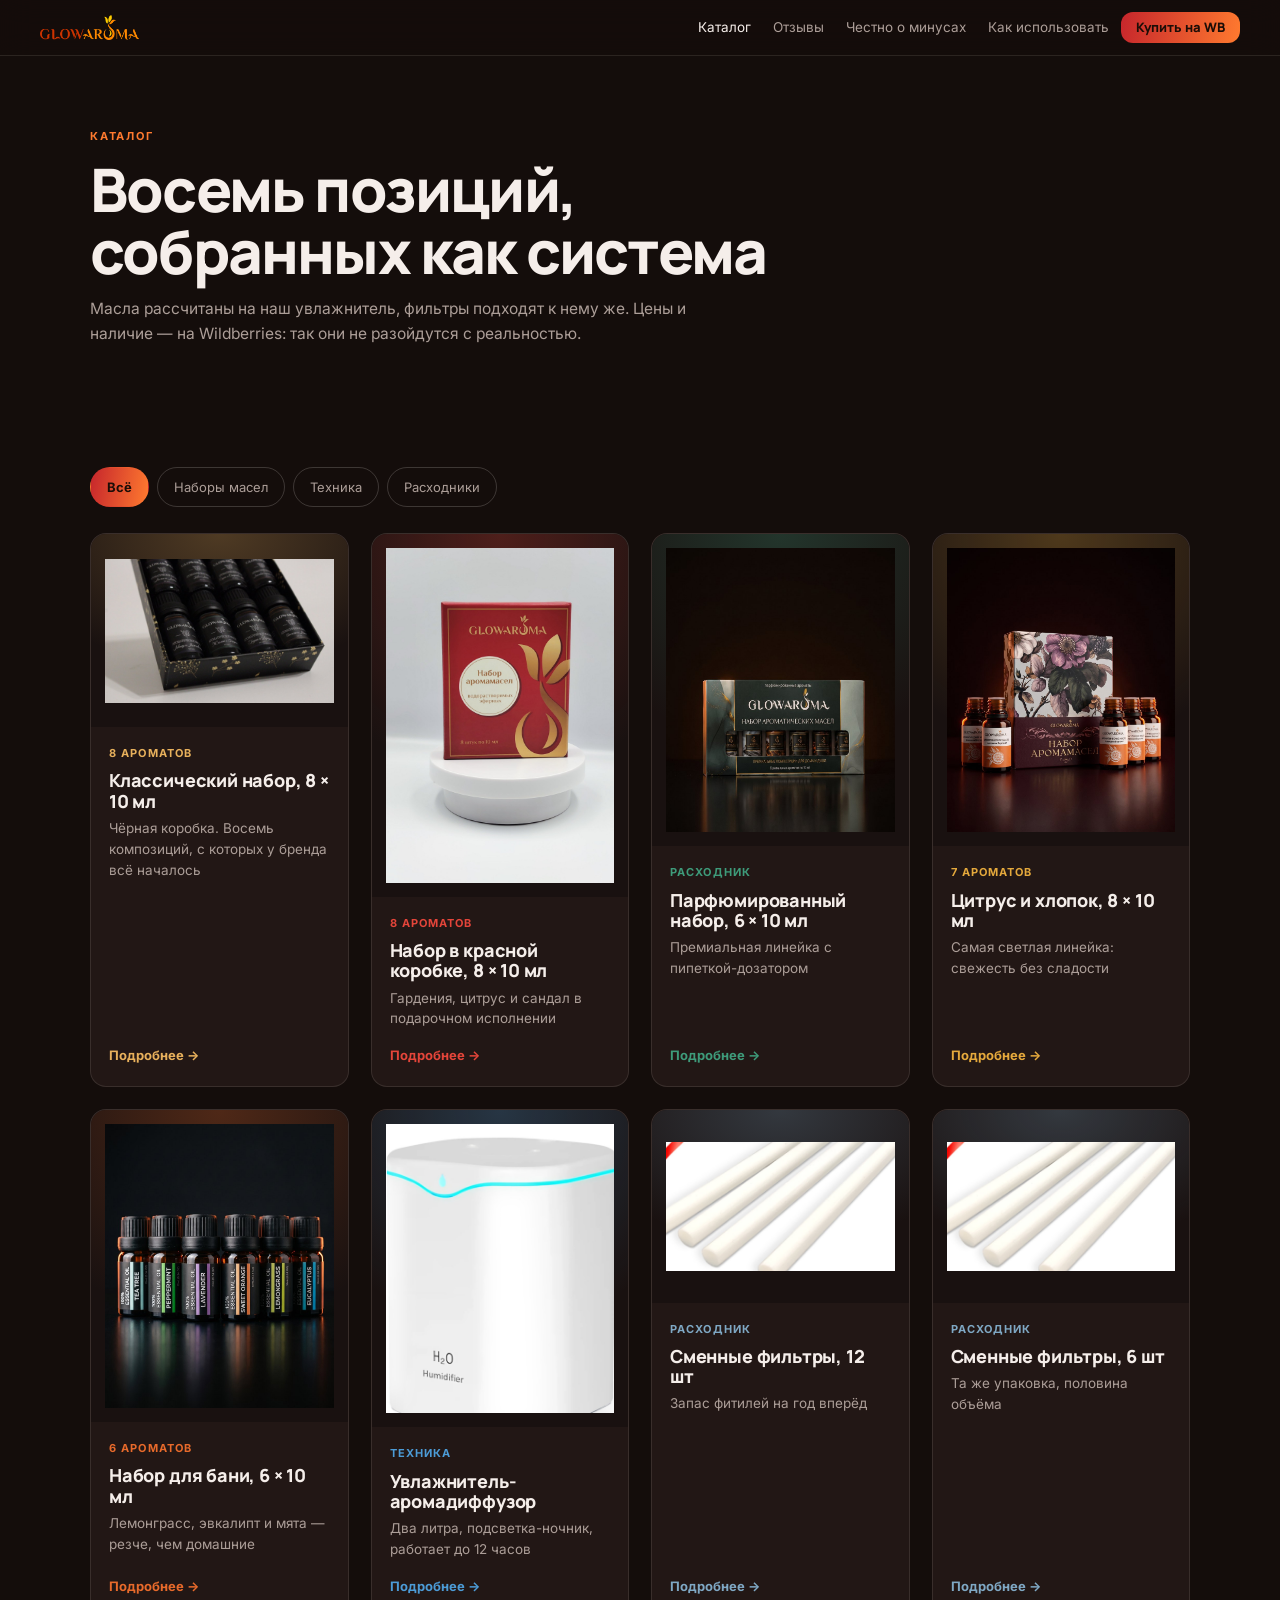
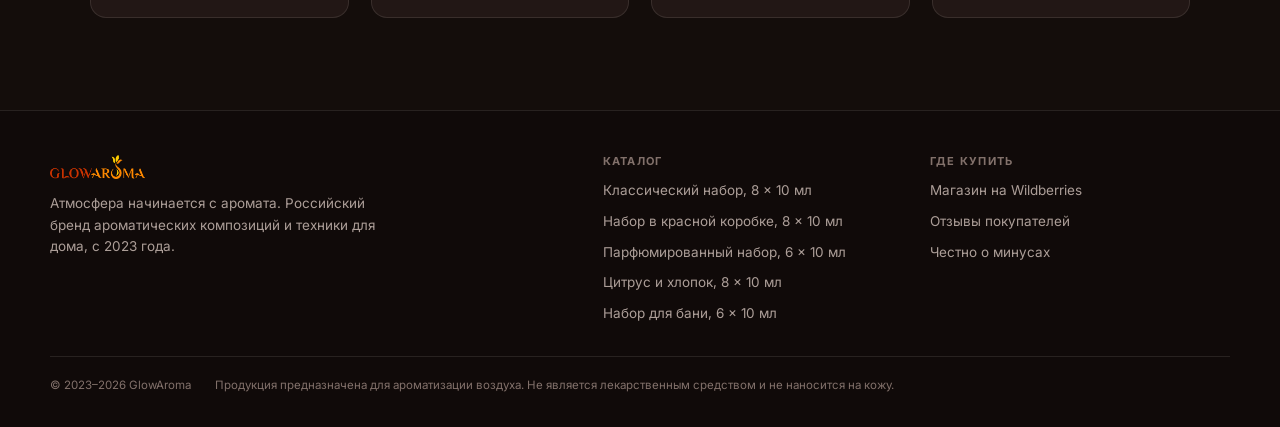
==== catalog.html @ 2699c483 "Reveal animation only when JS runs, so content never stays invisible" ====
<!DOCTYPE html>
<html lang="ru">
<head>
<meta charset="utf-8">
<meta name="viewport" content="width=device-width, initial-scale=1">
<title>Каталог GlowAroma — наборы аромамасел, увлажнитель и фильтры</title>
<meta name="description" content="Все товары GlowAroma: пять наборов водорастворимых аромамасел, увлажнитель-аромадиффузор и сменные фильтры.">
<meta property="og:title" content="Каталог GlowAroma — наборы аромамасел, увлажнитель и фильтры">
<meta property="og:description" content="Все товары GlowAroma: пять наборов водорастворимых аромамасел, увлажнитель-аромадиффузор и сменные фильтры.">
<meta property="og:type" content="website">
<meta property="og:image" content="https://jiupaza.github.io/glowaroma/assets/gen/scene-gift.jpg">
<meta name="twitter:card" content="summary_large_image">
<meta name="theme-color" content="#140D0B">
<script>document.documentElement.classList.add("js")</script>
<link rel="icon" href="assets/favicon.svg" type="image/svg+xml">
<link rel="preload" href="assets/fonts/Manrope-ExtraBold.woff2" as="font" type="font/woff2" crossorigin>
<link rel="stylesheet" href="assets/style.css?v=1a6de1a5">
</head>
<body>
<a class="skip" href="#main">К содержимому</a>
<header class="hdr">
  <a class="logo" href="index.html" aria-label="GlowAroma — на главную">
    <img src="assets/logo-color.png" alt="GlowAroma" width="150" height="26">
  </a>
  <nav class="nav"><a href="catalog.html" class="on">Каталог</a><a href="otzyvy.html">Отзывы</a><a href="chestno.html">Честно о минусах</a><a href="index.html#kak">Как использовать</a></nav>
  <a class="btn btn-sm" href="https://www.wildberries.ru/catalog/0/search.aspx?search=glowaroma" target="_blank" rel="noopener">Купить на WB</a>
  <button class="burger" aria-label="Меню" aria-expanded="false"><span></span><span></span></button>
</header>

<main id="main">
<section class="page-head">
  <div class="wrap">
    <p class="kicker">Каталог</p>
    <h1>Восемь позиций,<br>собранных как система</h1>
    <p class="lede">Масла рассчитаны на наш увлажнитель, фильтры подходят к нему же.
    Цены и наличие — на Wildberries: так они не разойдутся с реальностью.</p>
  </div>
</section>
<section class="sec">
  <div class="wrap">
    <div class="chips" role="group" aria-label="Фильтр по типу"><button class="chip on" data-f="all">Всё</button><button class="chip" data-f="sets">Наборы масел</button><button class="chip" data-f="tech">Техника</button><button class="chip" data-f="parts">Расходники</button></div>
    <div class="pcs pcs-all" id="grid">
      <a class="pc reveal" href="tovar/nabor-8-klassika.html" data-kind="sets"
         style="--a:#E8B15C;--a2:#B8863A">
        <div class="pc-img"><img src="assets/img/black-box-a.jpg" alt="Классический набор, 8 × 10 мл" loading="lazy" decoding="async"></div>
        <div class="pc-txt">
          <span class="pc-meta">8 ароматов</span>
          <h3>Классический набор, 8 × 10 мл</h3><p>Чёрная коробка. Восемь композиций, с которых у бренда всё началось</p>
          <span class="pc-go">Подробнее</span>
        </div>
      </a>
      <a class="pc reveal" href="tovar/nabor-8-krasnyy.html" data-kind="sets"
         style="--a:#E4453A;--a2:#A81E24">
        <div class="pc-img"><img src="assets/img/set8-box-front.jpg" alt="Набор в красной коробке, 8 × 10 мл" loading="lazy" decoding="async"></div>
        <div class="pc-txt">
          <span class="pc-meta">8 ароматов</span>
          <h3>Набор в красной коробке, 8 × 10 мл</h3><p>Гардения, цитрус и сандал в подарочном исполнении</p>
          <span class="pc-go">Подробнее</span>
        </div>
      </a>
      <a class="pc reveal" href="tovar/nabor-6-parfyum.html" data-kind="sets"
         style="--a:#3E9B7A;--a2:#1F6350">
        <div class="pc-img"><img src="assets/img/p-perfume6.jpg" alt="Парфюмированный набор, 6 × 10 мл" loading="lazy" decoding="async"></div>
        <div class="pc-txt">
          <span class="pc-meta">Расходник</span>
          <h3>Парфюмированный набор, 6 × 10 мл</h3><p>Премиальная линейка с пипеткой-дозатором</p>
          <span class="pc-go">Подробнее</span>
        </div>
      </a>
      <a class="pc reveal" href="tovar/nabor-8-tsitrus.html" data-kind="sets"
         style="--a:#E5A93C;--a2:#B57420">
        <div class="pc-img"><img src="assets/img/p-citrus8.jpg" alt="Цитрус и хлопок, 8 × 10 мл" loading="lazy" decoding="async"></div>
        <div class="pc-txt">
          <span class="pc-meta">7 ароматов</span>
          <h3>Цитрус и хлопок, 8 × 10 мл</h3><p>Самая светлая линейка: свежесть без сладости</p>
          <span class="pc-go">Подробнее</span>
        </div>
      </a>
      <a class="pc reveal" href="tovar/nabor-6-banya.html" data-kind="sets"
         style="--a:#E86A2B;--a2:#A9401A">
        <div class="pc-img"><img src="assets/img/p-bath6.jpg" alt="Набор для бани, 6 × 10 мл" loading="lazy" decoding="async"></div>
        <div class="pc-txt">
          <span class="pc-meta">6 ароматов</span>
          <h3>Набор для бани, 6 × 10 мл</h3><p>Лемонграсс, эвкалипт и мята — резче, чем домашние</p>
          <span class="pc-go">Подробнее</span>
        </div>
      </a>
      <a class="pc reveal" href="tovar/uvlazhnitel.html" data-kind="tech"
         style="--a:#4C9BD6;--a2:#2A6A99">
        <div class="pc-img"><img src="assets/img/humidifier.jpg" alt="Увлажнитель-аромадиффузор" loading="lazy" decoding="async"></div>
        <div class="pc-txt">
          <span class="pc-meta">Техника</span>
          <h3>Увлажнитель-аромадиффузор</h3><p>Два литра, подсветка-ночник, работает до 12 часов</p>
          <span class="pc-go">Подробнее</span>
        </div>
      </a>
      <a class="pc reveal" href="tovar/filtry-12.html" data-kind="parts"
         style="--a:#7FA8C4;--a2:#4A748F">
        <div class="pc-img"><img src="assets/img/filters.jpg" alt="Сменные фильтры, 12 шт" loading="lazy" decoding="async"></div>
        <div class="pc-txt">
          <span class="pc-meta">Расходник</span>
          <h3>Сменные фильтры, 12 шт</h3><p>Запас фитилей на год вперёд</p>
          <span class="pc-go">Подробнее</span>
        </div>
      </a>
      <a class="pc reveal" href="tovar/filtry-6.html" data-kind="parts"
         style="--a:#7FA8C4;--a2:#4A748F">
        <div class="pc-img"><img src="assets/img/filters.jpg" alt="Сменные фильтры, 6 шт" loading="lazy" decoding="async"></div>
        <div class="pc-txt">
          <span class="pc-meta">Расходник</span>
          <h3>Сменные фильтры, 6 шт</h3><p>Та же упаковка, половина объёма</p>
          <span class="pc-go">Подробнее</span>
        </div>
      </a></div>
    <p class="empty" hidden>В этой группе пока пусто.</p>
  </div>
</section>
</main>
<footer class="ftr">
  <div class="ftr-grid">
    <div>
      <img src="assets/logo-color.png" alt="GlowAroma" width="160" height="28">
      <p class="ftr-about">Атмосфера начинается с аромата. Российский бренд ароматических композиций
      и техники для дома, с 2023 года.</p>
    </div>
    <div>
      <h4>Каталог</h4>
      <div class="ftr-links"><a href="tovar/nabor-8-klassika.html">Классический набор, 8 × 10 мл</a><a href="tovar/nabor-8-krasnyy.html">Набор в красной коробке, 8 × 10 мл</a><a href="tovar/nabor-6-parfyum.html">Парфюмированный набор, 6 × 10 мл</a><a href="tovar/nabor-8-tsitrus.html">Цитрус и хлопок, 8 × 10 мл</a><a href="tovar/nabor-6-banya.html">Набор для бани, 6 × 10 мл</a></div>
    </div>
    <div>
      <h4>Где купить</h4>
      <div class="ftr-links">
        <a href="https://www.wildberries.ru/catalog/0/search.aspx?search=glowaroma" target="_blank" rel="noopener">Магазин на Wildberries</a>
        <a href="otzyvy.html">Отзывы покупателей</a>
        <a href="chestno.html">Честно о минусах</a>
      </div>
    </div>
  </div>
  <div class="ftr-legal">
    <span>© 2023–2026 GlowAroma</span>
    <span>Продукция предназначена для ароматизации воздуха. Не является лекарственным
    средством и не наносится на кожу.</span>
  </div>
</footer>
<script src="assets/app.js?v=213ad016" defer></script>
</body>
</html>
---- assets/style.css ----
/* GlowAroma — тёмная тёплая тема. Mobile-first: базовые правила для телефона,
   расширения через min-width. Акцент каждой страницы товара приходит из --accent. */

@font-face{font-family:Manrope;src:url(fonts/Manrope-Medium.woff2) format('woff2');font-weight:500;font-display:swap}
@font-face{font-family:Manrope;src:url(fonts/Manrope-ExtraBold.woff2) format('woff2');font-weight:800;font-display:swap}
@font-face{font-family:Inter;src:url(fonts/Inter-Regular.woff2) format('woff2');font-weight:400;font-display:swap}
@font-face{font-family:Inter;src:url(fonts/Inter-Bold.woff2) format('woff2');font-weight:700;font-display:swap}

:root{
  --ink:#140D0B;
  --ink-2:#191110;
  --card:#221715;
  --card-2:#2A1D19;
  --line:rgba(247,240,236,.10);
  --line-2:rgba(247,240,236,.18);
  --text:#F5EEEA;
  --muted:#AC9E98;
  --dim:#82716B;
  --accent:#FF7A2F;
  --accent2:#C6262C;
  --grad:linear-gradient(100deg,var(--accent2),var(--accent));
  --col:1180px;
  --gap:clamp(14px,3vw,22px);
  --pad:clamp(16px,5vw,40px);
  --rad:16px;
}

*,*::before,*::after{box-sizing:border-box}
html{scroll-behavior:smooth;-webkit-text-size-adjust:100%}
@media (prefers-reduced-motion:reduce){html{scroll-behavior:auto}}

body{
  margin:0;background:var(--ink);color:var(--text);
  font:400 15px/1.6 Inter,system-ui,-apple-system,sans-serif;
  -webkit-font-smoothing:antialiased;overflow-x:hidden;
}
img,video{max-width:100%;height:auto;display:block}
p,figure,dl,dd{margin:0}
ul,ol{margin:0;padding:0;list-style:none}
h1,h2,h3,h4{margin:0;font-family:Manrope,system-ui,sans-serif;font-weight:800;line-height:1.12;letter-spacing:-.02em}
a{color:inherit;text-decoration:none}
button{font:inherit;color:inherit;background:none;border:0;cursor:pointer}
::selection{background:var(--accent);color:var(--ink)}
:focus-visible{outline:2px solid var(--accent);outline-offset:3px;border-radius:6px}

.skip{position:absolute;left:-999px;top:0;z-index:100;padding:10px 16px;background:var(--accent);color:#20100A}
.skip:focus{left:8px;top:8px}

.wrap{width:100%;max-width:var(--col);margin:0 auto;padding-inline:var(--pad)}

h1{font-size:clamp(30px,7.5vw,60px);line-height:1.04;letter-spacing:-.03em}
h2{font-size:clamp(23px,4.6vw,38px)}
h3{font-size:clamp(16px,2vw,18px);letter-spacing:-.01em}
.kicker{font-size:11px;letter-spacing:.16em;text-transform:uppercase;color:var(--accent);font-weight:700}
.lede{margin-top:14px;max-width:60ch;color:var(--muted);font-size:14.5px;line-height:1.62}
.note{margin-top:16px;font-size:12.5px;color:var(--dim)}

/* ── шапка ── */
.hdr{
  position:sticky;top:0;z-index:60;display:flex;align-items:center;gap:12px;
  padding:10px var(--pad);background:rgba(20,13,11,.9);backdrop-filter:blur(16px);
  border-bottom:1px solid var(--line);
}
.logo{flex:none;display:flex}
.logo img{height:22px;width:auto}
.nav{display:none;margin-left:auto;gap:22px;font-size:13.5px;color:var(--muted)}
.nav a:hover,.nav a.on{color:var(--text)}
.hdr .btn-sm{display:none}
.burger{margin-left:auto;width:38px;height:34px;display:grid;place-content:center;gap:5px}
.burger span{display:block;width:19px;height:2px;background:var(--text);border-radius:2px;transition:transform .25s}
.burger[aria-expanded="true"] span:first-child{transform:translateY(3.5px) rotate(45deg)}
.burger[aria-expanded="true"] span:last-child{transform:translateY(-3.5px) rotate(-45deg)}
.nav.open{
  display:flex;position:fixed;inset:52px 0 auto;flex-direction:column;gap:0;
  background:var(--ink-2);border-bottom:1px solid var(--line);padding:6px var(--pad) 14px;
}
.nav.open a{padding:13px 0;border-bottom:1px solid var(--line);font-size:16px;color:var(--text)}
.nav.open a:last-child{border:0}

.btn{
  display:inline-block;padding:13px 22px;border-radius:12px;background:var(--grad);
  color:#1B0D07;font-family:Manrope;font-weight:800;font-size:14.5px;line-height:1;
  transition:transform .2s,box-shadow .2s;
}
.btn:hover{transform:translateY(-2px);box-shadow:0 12px 28px -14px var(--accent)}
.btn-sm{padding:9px 15px;font-size:13px}
.btn-line{background:none;border:1px solid var(--line-2);color:var(--text)}
.btn-line:hover{border-color:var(--accent);color:var(--accent);box-shadow:none}

/* ── герой ── */
.hero{position:relative;min-height:calc(100svh - 52px);display:flex;align-items:center;overflow:hidden;padding:56px 0 72px}
.hero-bg{position:absolute;inset:0}
.hero-bg img{width:100%;height:100%;object-fit:cover;opacity:.62}
.hero::after{
  content:"";position:absolute;inset:0;pointer-events:none;
  background:linear-gradient(180deg,rgba(20,13,11,.5),rgba(20,13,11,.86) 62%,var(--ink)),
             radial-gradient(90% 60% at 78% 30%,rgba(255,122,47,.22),transparent 66%);
}
.hero-in{position:relative;z-index:2;width:100%;max-width:var(--col);margin:0 auto;padding-inline:var(--pad)}
.hero h1{margin-top:16px}
.hero h1 em{
  font-style:normal;background:linear-gradient(96deg,var(--accent2),var(--accent) 62%,#FFB067);
  -webkit-background-clip:text;background-clip:text;color:transparent;
}
.hero-lead{margin-top:18px;max-width:44ch;color:#E2D3CC;font-size:15.5px;line-height:1.6}
.hero-cta{display:flex;flex-wrap:wrap;gap:10px;margin-top:26px}
.hero-scroll{position:absolute;left:50%;bottom:22px;z-index:2;width:22px;height:34px;border:1px solid var(--line-2);border-radius:12px;transform:translateX(-50%)}
.hero-scroll span{position:absolute;left:50%;top:7px;width:3px;height:6px;margin-left:-1.5px;border-radius:2px;background:var(--accent);animation:sc 1.8s infinite}
@keyframes sc{0%{opacity:0;transform:translateY(0)}30%{opacity:1}100%{opacity:0;transform:translateY(12px)}}
@media (prefers-reduced-motion:reduce){.hero-scroll span{animation:none}}

/* ── лента ── */
.strip{background:var(--ink-2);border-block:1px solid var(--line)}
.strip-in{display:flex;flex-wrap:wrap;gap:8px 26px;padding-block:14px;font-size:12.5px;color:var(--muted)}
.strip-in span{position:relative;padding-left:14px}
.strip-in span::before{content:"";position:absolute;left:0;top:.55em;width:5px;height:5px;border-radius:50%;background:var(--accent)}

/* ── секции ── */
.sec{padding-block:clamp(48px,8vw,92px)}
.sec.alt{background:var(--ink-2);border-block:1px solid var(--line)}
.sec-head{margin-bottom:clamp(24px,4vw,40px)}
.sec-head h2{margin-top:12px}
.page-head{padding:clamp(36px,7vw,72px) 0 clamp(20px,3vw,28px)}
.page-head h1{margin-top:12px}
.page-head .btn-line{margin-top:22px}
.more{margin-top:24px;display:flex;flex-wrap:wrap;gap:10px}

/* ── ценности ── */
.vals{display:grid;gap:var(--gap)}
.val{padding:22px;border-radius:var(--rad);background:var(--card);border:1px solid var(--line)}
.val b{display:block;font-family:Manrope;font-weight:800;font-size:16px;color:var(--accent)}
.val p{margin-top:9px;font-size:14px;color:var(--muted);line-height:1.6}

/* ── карточки товаров ── */
.pcs{display:grid;gap:var(--gap)}
.pc{
  display:flex;flex-direction:column;border-radius:var(--rad);overflow:hidden;
  background:var(--card);border:1px solid var(--line);transition:border-color .25s,transform .25s;
}
.pc:hover{border-color:color-mix(in srgb,var(--a,var(--accent)) 55%,transparent);transform:translateY(-3px)}
.pc-img{position:relative;aspect-ratio:4/3;background:
  radial-gradient(120% 100% at 50% 0,color-mix(in srgb,var(--a,var(--accent)) 26%,transparent),transparent 70%),#191110}
.pc-img img{width:100%;height:100%;object-fit:contain;padding:14px;transition:transform .5s}
.pc:hover .pc-img img{transform:scale(1.05)}
.pc-txt{padding:18px 18px 20px;display:flex;flex-direction:column;flex:1}
.pc-meta{font-size:11px;letter-spacing:.1em;text-transform:uppercase;color:var(--a,var(--accent));font-weight:700}
.pc-txt h3{margin-top:8px}
.pc-txt p{margin-top:7px;font-size:13.5px;color:var(--muted);line-height:1.55}
.pc-go{margin-top:auto;padding-top:16px;font-size:13px;font-weight:700;color:var(--a,var(--accent))}
.pc-go::after{content:" →";transition:margin .2s}
.pc:hover .pc-go::after{margin-left:4px}

/* ── фильтры ── */
.chips{display:flex;flex-wrap:wrap;gap:8px;margin-bottom:26px}
.chip{padding:9px 16px;border-radius:999px;border:1px solid var(--line-2);font-size:13px;color:var(--muted);transition:.2s}
.chip:hover{color:var(--text)}
.chip.on{background:var(--grad);border-color:transparent;color:#1B0D07;font-weight:700}
.empty{color:var(--dim);font-size:14px}

/* ── сценарии ── */
.scenes{display:grid;gap:var(--gap)}
.scene{position:relative;border-radius:var(--rad);overflow:hidden;border:1px solid var(--line);min-height:300px;display:flex}
.scene img{position:absolute;inset:0;width:100%;height:100%;object-fit:cover;transition:transform .7s}
.scene:hover img{transform:scale(1.05)}
.scene figcaption{position:relative;margin-top:auto;width:100%;padding:20px;background:linear-gradient(transparent,rgba(15,9,8,.9) 45%)}
.scene p{margin-top:7px;font-size:13.5px;color:#D6C6BF;line-height:1.55}

/* ── шаги ── */
.kak{display:grid;gap:clamp(28px,5vw,52px)}
.safety{margin-top:24px;padding:18px;border-radius:var(--rad);background:rgba(255,122,47,.07);border:1px solid rgba(255,122,47,.22)}
.safety h3{font-size:14px;color:var(--accent)}
.safety ul{margin-top:10px;display:grid;gap:7px}
.safety li{position:relative;padding-left:16px;font-size:13.5px;color:#EBDDD6;line-height:1.55}
.safety li::before{content:"";position:absolute;left:0;top:.6em;width:5px;height:5px;border-radius:50%;background:var(--accent)}
.steps{display:grid;gap:10px}
.step{display:flex;gap:16px;padding:20px;border-radius:var(--rad);background:var(--card);border:1px solid var(--line)}
.step>b{flex:none;width:34px;height:34px;border-radius:10px;background:var(--grad);color:#1B0D07;display:grid;place-content:center;font-family:Manrope;font-weight:800;font-size:15px}
.step p{margin-top:7px;font-size:13.5px;color:var(--muted);line-height:1.6}

/* ── FAQ ── */
.faq{display:grid;gap:10px}
.faq details{padding:18px 20px;border-radius:var(--rad);background:var(--card);border:1px solid var(--line)}
.faq summary{list-style:none;cursor:pointer;display:flex;justify-content:space-between;gap:14px;font-family:Manrope;font-weight:800;font-size:15.5px;line-height:1.35}
.faq summary::-webkit-details-marker{display:none}
.faq summary::after{content:"+";flex:none;color:var(--accent);font-size:20px;line-height:1}
.faq details[open] summary::after{content:"–"}
.faq p{margin-top:11px;font-size:14px;color:var(--muted);line-height:1.62}

/* ── где купить ── */
.buy{position:relative;overflow:hidden;padding:clamp(24px,5vw,44px);border-radius:22px;border:1px solid rgba(255,122,47,.22);background:var(--card-2);display:grid;gap:26px}
.buy::before{content:"";position:absolute;inset:0;pointer-events:none;background:radial-gradient(70% 60% at 12% 8%,rgba(255,122,47,.2),transparent 62%),radial-gradient(60% 60% at 92% 96%,rgba(198,38,44,.24),transparent 62%)}
.buy>*{position:relative}
.buy h2{margin-top:12px}
.buy .btn{margin-top:22px}
.buy-list{display:grid;gap:9px;align-content:start}
.buy-list a{padding:14px 16px;border-radius:12px;background:rgba(247,240,236,.05);font-size:14px;transition:.2s}
.buy-list a:hover{background:rgba(255,122,47,.12);color:var(--accent)}

/* ── товар ── */
.crumbs{padding-block:14px;border-bottom:1px solid var(--line);font-size:12.5px;color:var(--dim)}
.crumbs .wrap{display:flex;gap:8px;flex-wrap:wrap;align-items:center}
.crumbs a:hover{color:var(--accent)}
.crumbs b{color:var(--muted);font-weight:400}
.phero{padding-block:clamp(28px,5vw,60px);position:relative}
.phero::before{content:"";position:absolute;inset:0;pointer-events:none;background:radial-gradient(80% 55% at 80% 18%,color-mix(in srgb,var(--accent) 22%,transparent),transparent 68%)}
.phero-in{position:relative;display:grid;gap:clamp(22px,4vw,48px)}
.phero-sub{margin-top:12px;color:var(--accent);font-size:14.5px;font-weight:700;font-family:Manrope}
.phero-lead{margin-top:16px;color:#E2D3CC;font-size:15px;line-height:1.65}
.phero .btn{margin-top:24px}
.phero-img{position:relative;border-radius:var(--rad);overflow:hidden;background:
  radial-gradient(110% 90% at 50% 0,color-mix(in srgb,var(--accent) 24%,transparent),transparent 68%),var(--ink-2);
  border:1px solid var(--line)}
.phero-img img{width:100%;height:auto;object-fit:contain}
.facts{display:grid;gap:0;margin-top:28px;border-top:1px solid var(--line)}
.facts>div{display:flex;justify-content:space-between;gap:16px;padding:12px 0;border-bottom:1px solid var(--line)}
.facts dt{font-size:13px;color:var(--dim)}
.facts dd{font-size:13.5px;text-align:right;color:var(--text)}

.ga{display:grid;grid-template-columns:repeat(2,1fr);gap:10px}
.ga-item{border-radius:12px;overflow:hidden;border:1px solid var(--line);background:var(--ink-2);aspect-ratio:1;padding:0}
.ga-item img{width:100%;height:100%;object-fit:cover;transition:transform .5s}
.ga-item:hover img{transform:scale(1.06)}

.scents{display:grid;gap:8px}
.scents li{display:flex;align-items:center;gap:11px;padding:13px 15px;border-radius:12px;background:var(--card);border:1px solid var(--line);font-size:14px}
.dot{flex:none;width:11px;height:11px;border-radius:50%}

.warn{margin-top:var(--gap);padding:16px 18px;border-radius:var(--rad);background:rgba(198,38,44,.1);border:1px solid rgba(198,38,44,.3);font-size:13.5px;line-height:1.6;color:#F0D9CE}
.warn b{color:#FFAE7A}

.vid{position:relative;border-radius:var(--rad);overflow:hidden;border:1px solid var(--line);max-width:460px;margin-inline:auto;background:#000}
.vid video{width:100%;display:block}
.vid-play{position:absolute;inset:0;display:grid;place-content:center;background:rgba(15,9,8,.4)}
.vid-play::before{content:"";width:0;height:0;border-left:20px solid var(--text);border-block:13px solid transparent;margin-left:5px}
.vid.playing .vid-play{opacity:0;pointer-events:none}

/* ── отзывы ── */
.rvs{display:grid;gap:var(--gap)}
.rv{padding:20px;border-radius:var(--rad);background:var(--card);border:1px solid var(--line)}
.rv-top{display:flex;justify-content:space-between;gap:12px;align-items:flex-start}
.rv-name{font-family:Manrope;font-weight:800;font-size:14.5px}
.rv-var{display:block;margin-top:3px;font-size:11.5px;color:var(--dim)}
.stars{flex:none;color:var(--accent);font-size:13px;letter-spacing:1px}
.stars span{color:var(--line-2)}
.rv-body{margin-top:12px;display:grid;gap:8px;font-size:13.5px;line-height:1.6;color:var(--muted)}
.rv-body b{color:var(--text);font-weight:700}
.rv-photos{display:flex;gap:7px;margin-top:12px}
.rv-photos img{width:64px;height:64px;object-fit:cover;border-radius:9px;border:1px solid var(--line)}
.rv-answer{margin-top:13px;padding:12px 14px;border-radius:11px;background:rgba(255,122,47,.07);border:1px solid rgba(255,122,47,.18);font-size:12.5px;line-height:1.55;color:#E4D5CE}
.rv-answer b{display:block;margin-bottom:5px;color:var(--accent);font-size:11.5px;letter-spacing:.06em;text-transform:uppercase}

/* ── лайтбокс ── */
.lb{position:fixed;inset:0;z-index:90;display:none;place-content:center;padding:20px;background:rgba(12,7,6,.94);backdrop-filter:blur(6px)}
.lb.on{display:grid}
.lb img{max-width:min(96vw,900px);max-height:88vh;border-radius:12px;object-fit:contain}
.lb-close{position:absolute;top:14px;right:16px;width:40px;height:40px;border-radius:50%;background:rgba(247,240,236,.1);font-size:22px;line-height:1}

/* ── подвал ── */
.ftr{padding:44px var(--pad) 32px;background:#100A09;border-top:1px solid var(--line)}
.ftr-grid{max-width:var(--col);margin:0 auto;display:grid;gap:28px}
.ftr img{height:24px;width:auto}
.ftr-about{margin-top:14px;max-width:38ch;font-size:13.5px;color:var(--muted);line-height:1.6}
.ftr h4{font-size:11px;letter-spacing:.12em;text-transform:uppercase;color:var(--dim);font-weight:700;font-family:Inter}
.ftr-links{display:grid;gap:9px;margin-top:13px;font-size:13.5px;color:var(--muted)}
.ftr-links a:hover{color:var(--accent)}
.ftr-legal{max-width:var(--col);margin:32px auto 0;padding-top:20px;border-top:1px solid var(--line);display:grid;gap:8px;font-size:11.5px;color:var(--dim);line-height:1.55}

/* ── появление ── */
/* прячем только если JS жив — иначе контент виден всегда */
.js .reveal{opacity:0;transform:translateY(16px);transition:opacity .6s ease,transform .6s ease}
.js .reveal.in{opacity:1;transform:none}
@media (prefers-reduced-motion:reduce){.js .reveal{opacity:1;transform:none;transition:none}}

/* ═══ планшет ═══ */
@media (min-width:640px){
  body{font-size:15.5px}
  .vals,.pcs,.scenes,.rvs{grid-template-columns:repeat(2,1fr)}
  .ga{grid-template-columns:repeat(4,1fr)}
  .ftr-grid{grid-template-columns:1.4fr .8fr .8fr}
  .ftr-legal{grid-template-columns:auto 1fr;gap:24px;justify-content:space-between}
  .buy{grid-template-columns:1.2fr .8fr;align-items:center}
  .facts{grid-template-columns:repeat(2,1fr);gap:0 26px}
}

/* ═══ десктоп ═══ */
@media (min-width:940px){
  .hdr{padding:12px var(--pad)}
  .logo img{height:25px}
  .nav{display:flex}
  .hdr .btn-sm{display:inline-block}
  .burger{display:none}
  .vals{grid-template-columns:repeat(3,1fr)}
  .pcs{grid-template-columns:repeat(3,1fr)}
  .pcs-all{grid-template-columns:repeat(4,1fr)}
  .scenes{grid-template-columns:repeat(4,1fr)}
  .scene{min-height:380px}
  .rvs{grid-template-columns:repeat(3,1fr)}
  .rvs-masonry{display:block;column-count:3;column-gap:var(--gap)}
  .rvs-masonry>*{break-inside:avoid;margin-bottom:var(--gap)}
  .kak{grid-template-columns:.85fr 1.15fr;align-items:start}
  .phero-in{grid-template-columns:1.02fr .98fr;align-items:center}
  .hero-lead{font-size:16.5px}
  .lede{font-size:15.5px}
}

@media (min-width:1440px){
  :root{--col:1300px}
}
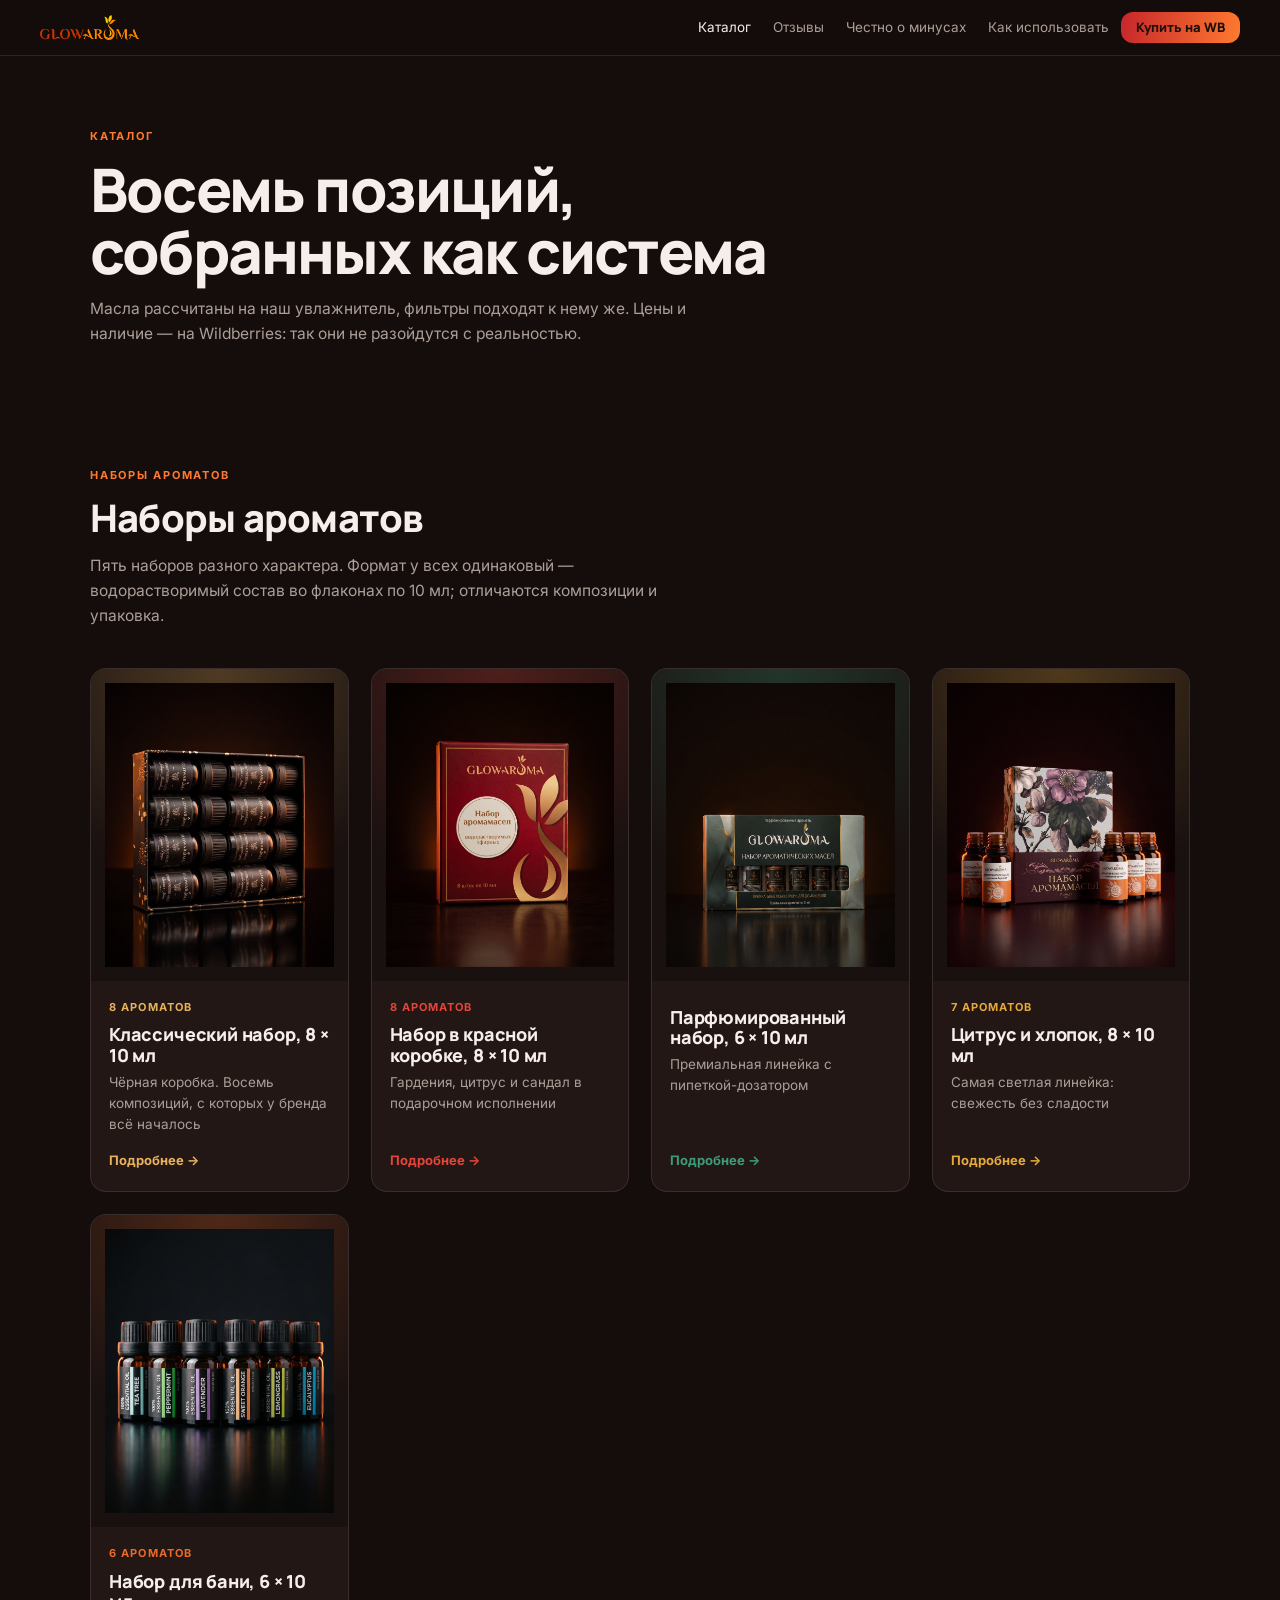
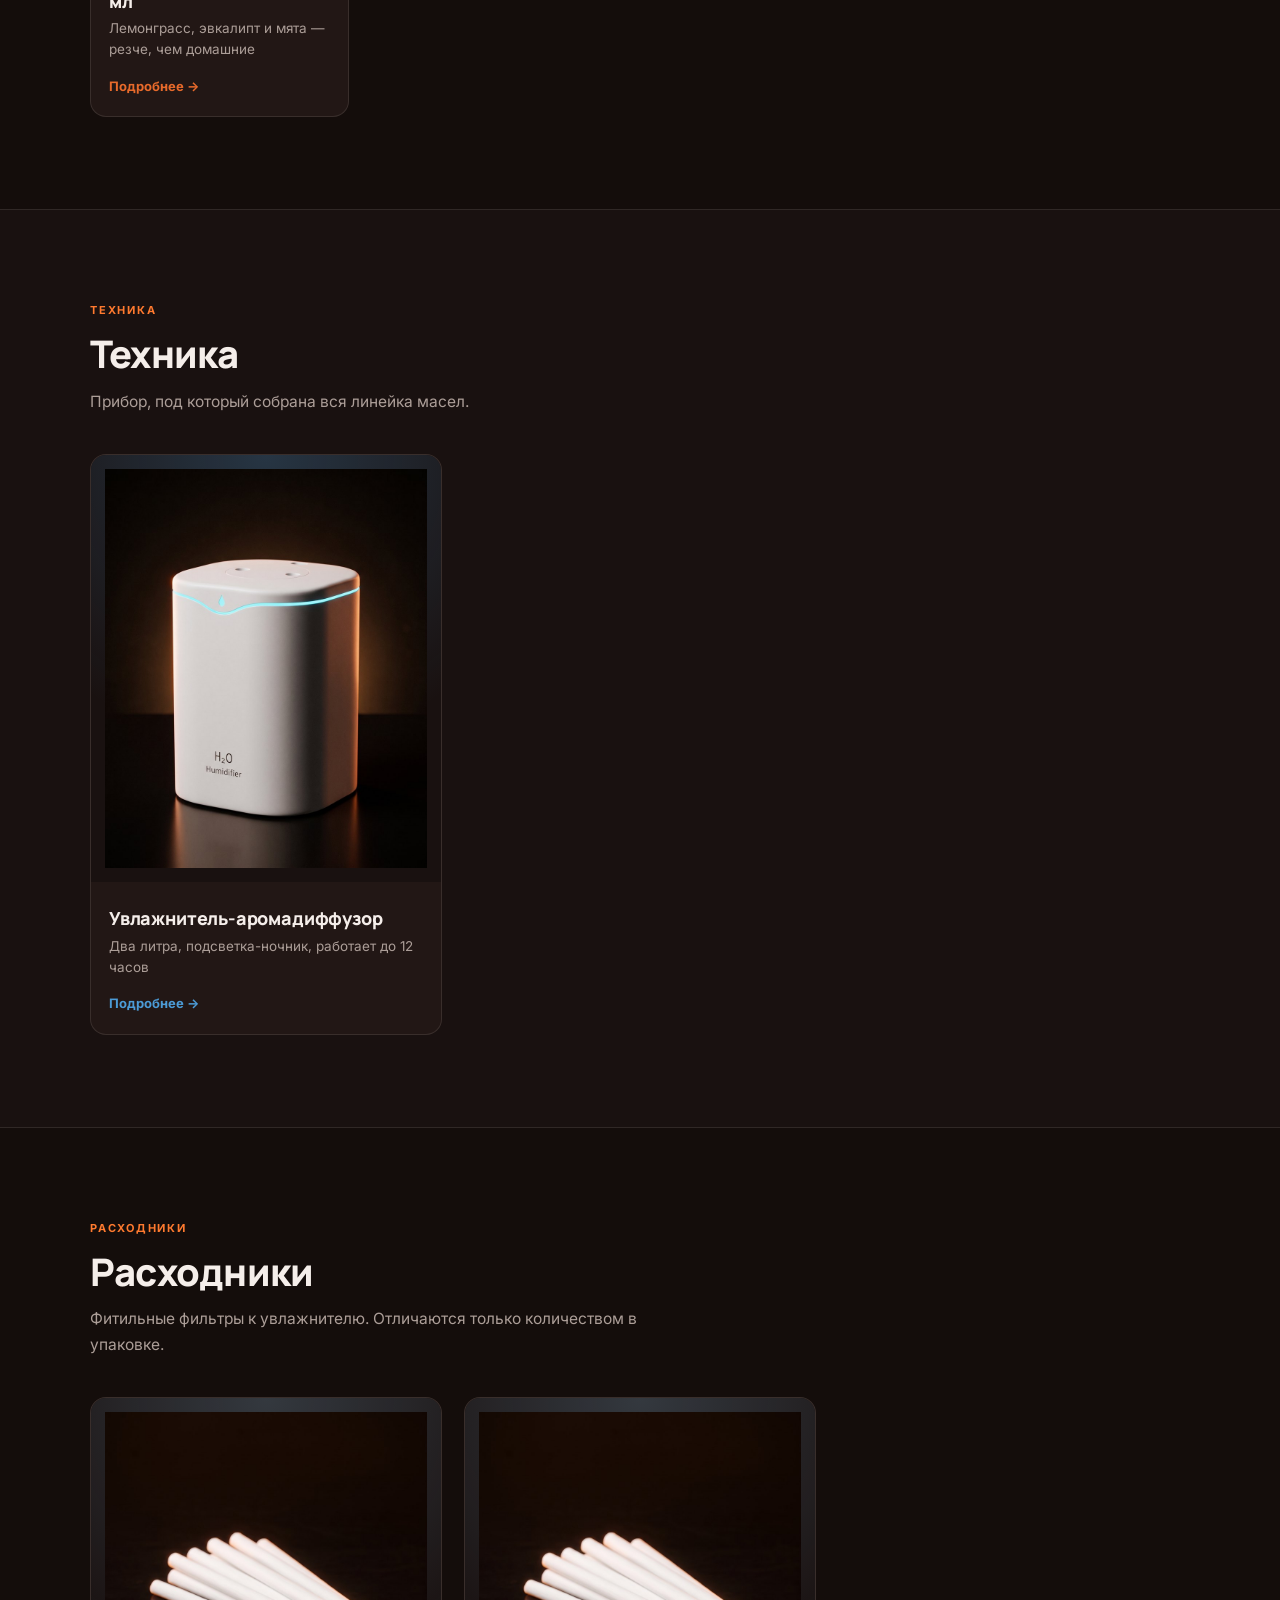
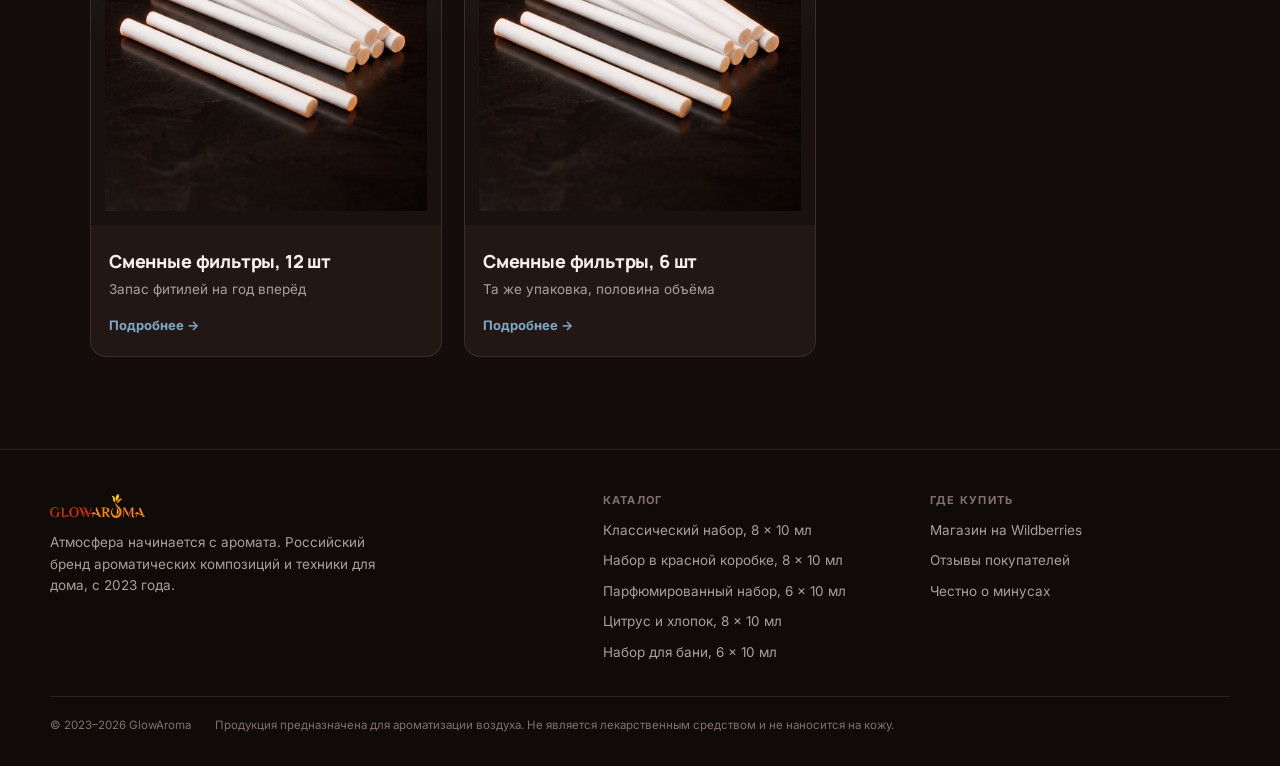
==== commit 426077f9: "Restyle every product shot and fix the mist openings All eight products now share one studio look: w" ====
--- a/catalog.html
+++ b/catalog.html
@@ -11,10 +11,9 @@
 <meta property="og:image" content="https://jiupaza.github.io/glowaroma/assets/gen/scene-gift.jpg">
 <meta name="twitter:card" content="summary_large_image">
 <meta name="theme-color" content="#140D0B">
-<script>document.documentElement.classList.add("js")</script>
 <link rel="icon" href="assets/favicon.svg" type="image/svg+xml">
 <link rel="preload" href="assets/fonts/Manrope-ExtraBold.woff2" as="font" type="font/woff2" crossorigin>
-<link rel="stylesheet" href="assets/style.css?v=1a6de1a5">
+<link rel="stylesheet" href="assets/style.css?v=fc5b8623">
 </head>
 <body>
 <a class="skip" href="#main">К содержимому</a>
@@ -36,85 +35,101 @@
     Цены и наличие — на Wildberries: так они не разойдутся с реальностью.</p>
   </div>
 </section>
-<section class="sec">
-  <div class="wrap">
-    <div class="chips" role="group" aria-label="Фильтр по типу"><button class="chip on" data-f="all">Всё</button><button class="chip" data-f="sets">Наборы масел</button><button class="chip" data-f="tech">Техника</button><button class="chip" data-f="parts">Расходники</button></div>
-    <div class="pcs pcs-all" id="grid">
-      <a class="pc reveal" href="tovar/nabor-8-klassika.html" data-kind="sets"
+
+  <section class="sec" id="sets">
+    <div class="wrap">
+      <div class="sec-head reveal">
+        <p class="kicker">Наборы ароматов</p>
+        <h2>Наборы ароматов</h2>
+        <p class="lede">Пять наборов разного характера. Формат у всех одинаковый — водорастворимый состав во флаконах по 10 мл; отличаются композиции и упаковка.</p>
+      </div>
+      <div class="pcs pcs-all">
+      <a class="pc reveal" href="tovar/nabor-8-klassika.html"
          style="--a:#E8B15C;--a2:#B8863A">
-        <div class="pc-img"><img src="assets/img/black-box-a.jpg" alt="Классический набор, 8 × 10 мл" loading="lazy" decoding="async"></div>
-        <div class="pc-txt">
-          <span class="pc-meta">8 ароматов</span>
+        <div class="pc-img"><img src="assets/img/p-black8.jpg" alt="Классический набор, 8 × 10 мл" loading="lazy" decoding="async"></div>
+        <div class="pc-txt"><span class="pc-meta">8 ароматов</span>
           <h3>Классический набор, 8 × 10 мл</h3><p>Чёрная коробка. Восемь композиций, с которых у бренда всё началось</p>
           <span class="pc-go">Подробнее</span>
         </div>
       </a>
-      <a class="pc reveal" href="tovar/nabor-8-krasnyy.html" data-kind="sets"
+      <a class="pc reveal" href="tovar/nabor-8-krasnyy.html"
          style="--a:#E4453A;--a2:#A81E24">
-        <div class="pc-img"><img src="assets/img/set8-box-front.jpg" alt="Набор в красной коробке, 8 × 10 мл" loading="lazy" decoding="async"></div>
-        <div class="pc-txt">
-          <span class="pc-meta">8 ароматов</span>
+        <div class="pc-img"><img src="assets/img/p-red8.jpg" alt="Набор в красной коробке, 8 × 10 мл" loading="lazy" decoding="async"></div>
+        <div class="pc-txt"><span class="pc-meta">8 ароматов</span>
           <h3>Набор в красной коробке, 8 × 10 мл</h3><p>Гардения, цитрус и сандал в подарочном исполнении</p>
           <span class="pc-go">Подробнее</span>
         </div>
       </a>
-      <a class="pc reveal" href="tovar/nabor-6-parfyum.html" data-kind="sets"
+      <a class="pc reveal" href="tovar/nabor-6-parfyum.html"
          style="--a:#3E9B7A;--a2:#1F6350">
         <div class="pc-img"><img src="assets/img/p-perfume6.jpg" alt="Парфюмированный набор, 6 × 10 мл" loading="lazy" decoding="async"></div>
         <div class="pc-txt">
-          <span class="pc-meta">Расходник</span>
           <h3>Парфюмированный набор, 6 × 10 мл</h3><p>Премиальная линейка с пипеткой-дозатором</p>
           <span class="pc-go">Подробнее</span>
         </div>
       </a>
-      <a class="pc reveal" href="tovar/nabor-8-tsitrus.html" data-kind="sets"
+      <a class="pc reveal" href="tovar/nabor-8-tsitrus.html"
          style="--a:#E5A93C;--a2:#B57420">
         <div class="pc-img"><img src="assets/img/p-citrus8.jpg" alt="Цитрус и хлопок, 8 × 10 мл" loading="lazy" decoding="async"></div>
-        <div class="pc-txt">
-          <span class="pc-meta">7 ароматов</span>
+        <div class="pc-txt"><span class="pc-meta">7 ароматов</span>
           <h3>Цитрус и хлопок, 8 × 10 мл</h3><p>Самая светлая линейка: свежесть без сладости</p>
           <span class="pc-go">Подробнее</span>
         </div>
       </a>
-      <a class="pc reveal" href="tovar/nabor-6-banya.html" data-kind="sets"
+      <a class="pc reveal" href="tovar/nabor-6-banya.html"
          style="--a:#E86A2B;--a2:#A9401A">
         <div class="pc-img"><img src="assets/img/p-bath6.jpg" alt="Набор для бани, 6 × 10 мл" loading="lazy" decoding="async"></div>
-        <div class="pc-txt">
-          <span class="pc-meta">6 ароматов</span>
+        <div class="pc-txt"><span class="pc-meta">6 ароматов</span>
           <h3>Набор для бани, 6 × 10 мл</h3><p>Лемонграсс, эвкалипт и мята — резче, чем домашние</p>
           <span class="pc-go">Подробнее</span>
         </div>
-      </a>
-      <a class="pc reveal" href="tovar/uvlazhnitel.html" data-kind="tech"
+      </a></div>
+    </div>
+  </section>
+  <section class="sec alt" id="tech">
+    <div class="wrap">
+      <div class="sec-head reveal">
+        <p class="kicker">Техника</p>
+        <h2>Техника</h2>
+        <p class="lede">Прибор, под который собрана вся линейка масел.</p>
+      </div>
+      <div class="pcs">
+      <a class="pc reveal" href="tovar/uvlazhnitel.html"
          style="--a:#4C9BD6;--a2:#2A6A99">
-        <div class="pc-img"><img src="assets/img/humidifier.jpg" alt="Увлажнитель-аромадиффузор" loading="lazy" decoding="async"></div>
+        <div class="pc-img"><img src="assets/img/p-hum.jpg" alt="Увлажнитель-аромадиффузор" loading="lazy" decoding="async"></div>
         <div class="pc-txt">
-          <span class="pc-meta">Техника</span>
           <h3>Увлажнитель-аромадиффузор</h3><p>Два литра, подсветка-ночник, работает до 12 часов</p>
           <span class="pc-go">Подробнее</span>
         </div>
-      </a>
-      <a class="pc reveal" href="tovar/filtry-12.html" data-kind="parts"
+      </a></div>
+    </div>
+  </section>
+  <section class="sec" id="parts">
+    <div class="wrap">
+      <div class="sec-head reveal">
+        <p class="kicker">Расходники</p>
+        <h2>Расходники</h2>
+        <p class="lede">Фитильные фильтры к увлажнителю. Отличаются только количеством в упаковке.</p>
+      </div>
+      <div class="pcs">
+      <a class="pc reveal" href="tovar/filtry-12.html"
          style="--a:#7FA8C4;--a2:#4A748F">
-        <div class="pc-img"><img src="assets/img/filters.jpg" alt="Сменные фильтры, 12 шт" loading="lazy" decoding="async"></div>
+        <div class="pc-img"><img src="assets/img/p-filters.jpg" alt="Сменные фильтры, 12 шт" loading="lazy" decoding="async"></div>
         <div class="pc-txt">
-          <span class="pc-meta">Расходник</span>
           <h3>Сменные фильтры, 12 шт</h3><p>Запас фитилей на год вперёд</p>
           <span class="pc-go">Подробнее</span>
         </div>
       </a>
-      <a class="pc reveal" href="tovar/filtry-6.html" data-kind="parts"
+      <a class="pc reveal" href="tovar/filtry-6.html"
          style="--a:#7FA8C4;--a2:#4A748F">
-        <div class="pc-img"><img src="assets/img/filters.jpg" alt="Сменные фильтры, 6 шт" loading="lazy" decoding="async"></div>
+        <div class="pc-img"><img src="assets/img/p-filters.jpg" alt="Сменные фильтры, 6 шт" loading="lazy" decoding="async"></div>
         <div class="pc-txt">
-          <span class="pc-meta">Расходник</span>
           <h3>Сменные фильтры, 6 шт</h3><p>Та же упаковка, половина объёма</p>
           <span class="pc-go">Подробнее</span>
         </div>
       </a></div>
-    <p class="empty" hidden>В этой группе пока пусто.</p>
-  </div>
-</section>
+    </div>
+  </section>
 </main>
 <footer class="ftr">
   <div class="ftr-grid">
@@ -142,6 +157,6 @@
     средством и не наносится на кожу.</span>
   </div>
 </footer>
-<script src="assets/app.js?v=213ad016" defer></script>
+<script src="assets/app.js?v=4de236f7" defer></script>
 </body>
 </html>
--- a/assets/style.css
+++ b/assets/style.css
@@ -217,7 +217,7 @@
 .facts dd{font-size:13.5px;text-align:right;color:var(--text)}
 
 .ga{display:grid;grid-template-columns:repeat(2,1fr);gap:10px}
-.ga-item{border-radius:12px;overflow:hidden;border:1px solid var(--line);background:var(--ink-2);aspect-ratio:1;padding:0}
+.ga-item{border-radius:12px;overflow:hidden;border:1px solid var(--line);background:var(--ink-2);aspect-ratio:4/3;padding:0}
 .ga-item img{width:100%;height:100%;object-fit:cover;transition:transform .5s}
 .ga-item:hover img{transform:scale(1.06)}
 
@@ -265,11 +265,20 @@
 .ftr-links a:hover{color:var(--accent)}
 .ftr-legal{max-width:var(--col);margin:32px auto 0;padding-top:20px;border-top:1px solid var(--line);display:grid;gap:8px;font-size:11.5px;color:var(--dim);line-height:1.55}
 
-/* ── появление ── */
-/* прячем только если JS жив — иначе контент виден всегда */
-.js .reveal{opacity:0;transform:translateY(16px);transition:opacity .6s ease,transform .6s ease}
-.js .reveal.in{opacity:1;transform:none}
-@media (prefers-reduced-motion:reduce){.js .reveal{opacity:1;transform:none;transition:none}}
+/* ── появление при скролле ──
+   Чистый CSS: где браузер умеет scroll-driven анимации — блоки всплывают,
+   где не умеет — просто видны сразу. JS в этом не участвует, поэтому
+   контент не может остаться невидимым. */
+@keyframes rise{from{opacity:0;transform:translateY(18px)}to{opacity:1;transform:none}}
+@supports (animation-timeline: view()){
+  @media (prefers-reduced-motion:no-preference){
+    .reveal{
+      animation:rise linear both;
+      animation-timeline:view();
+      animation-range:entry 0% cover 22%;
+    }
+  }
+}
 
 /* ═══ планшет ═══ */
 @media (min-width:640px){
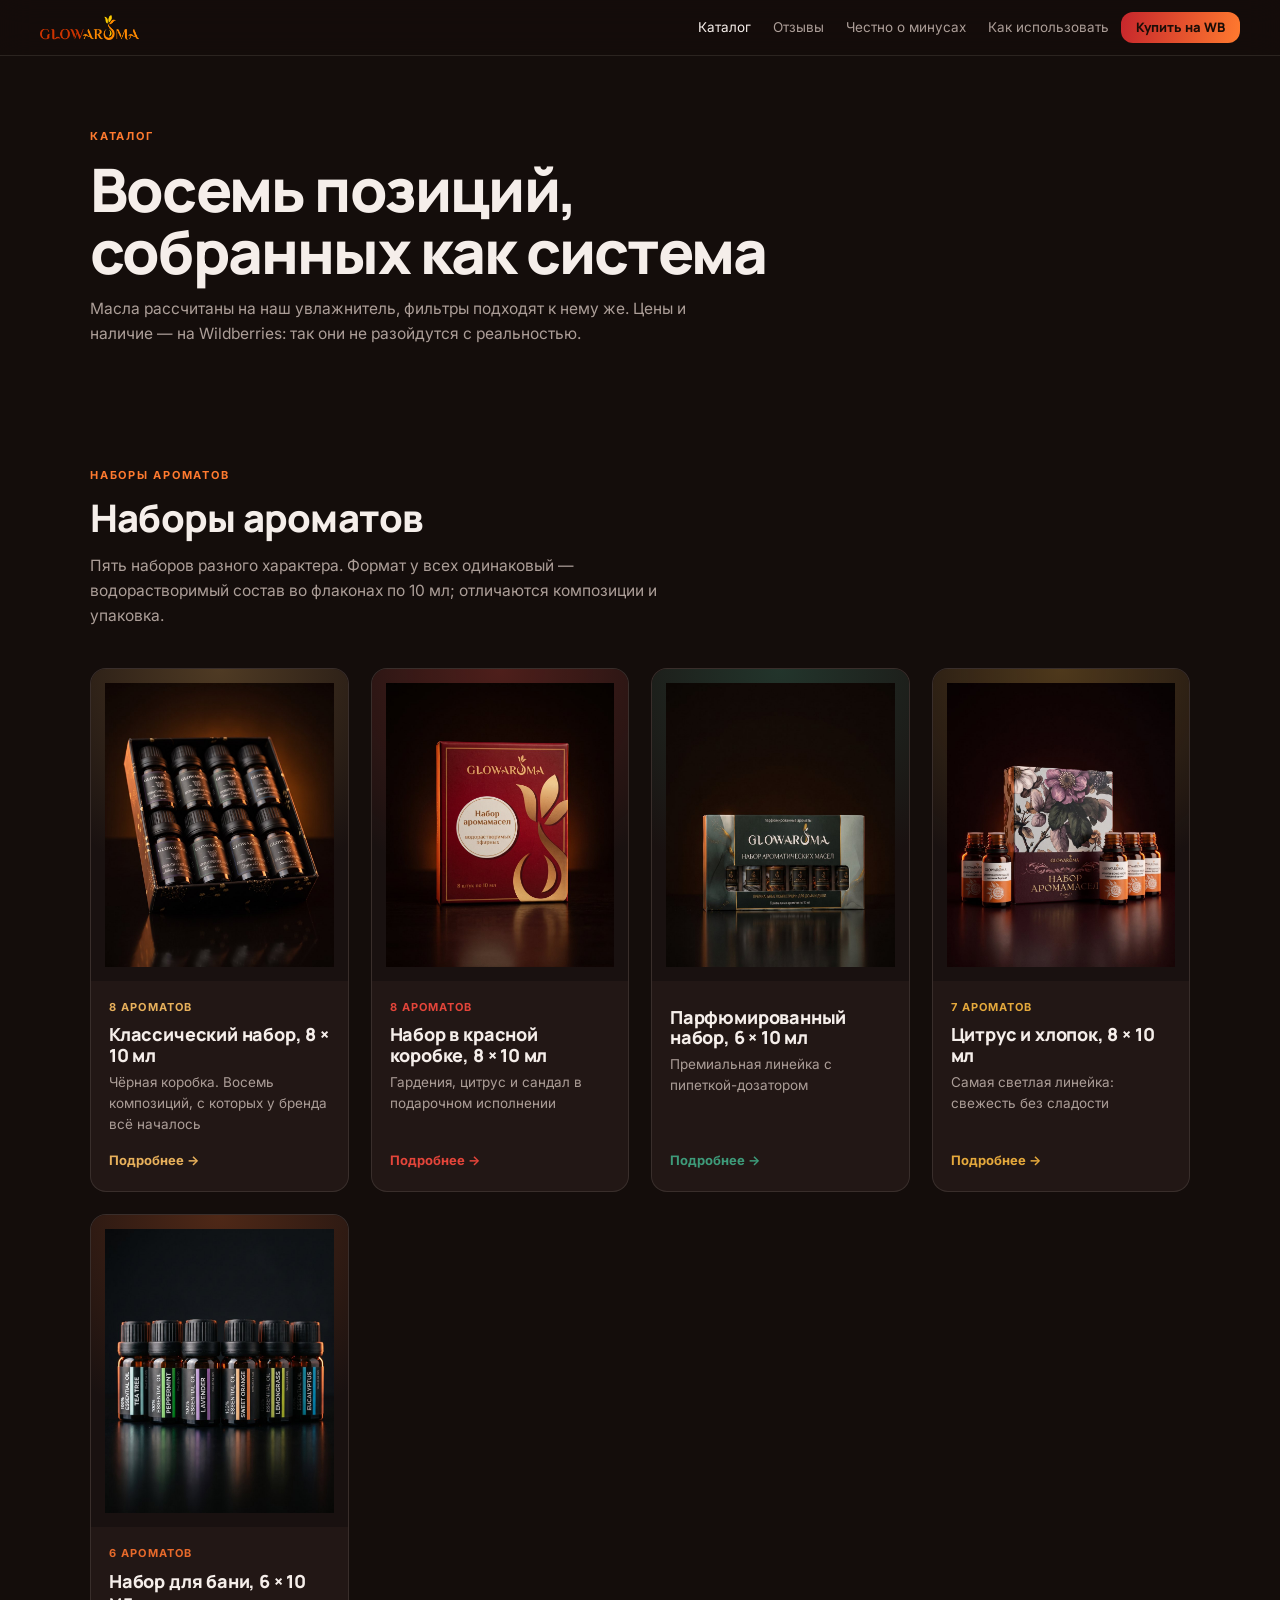
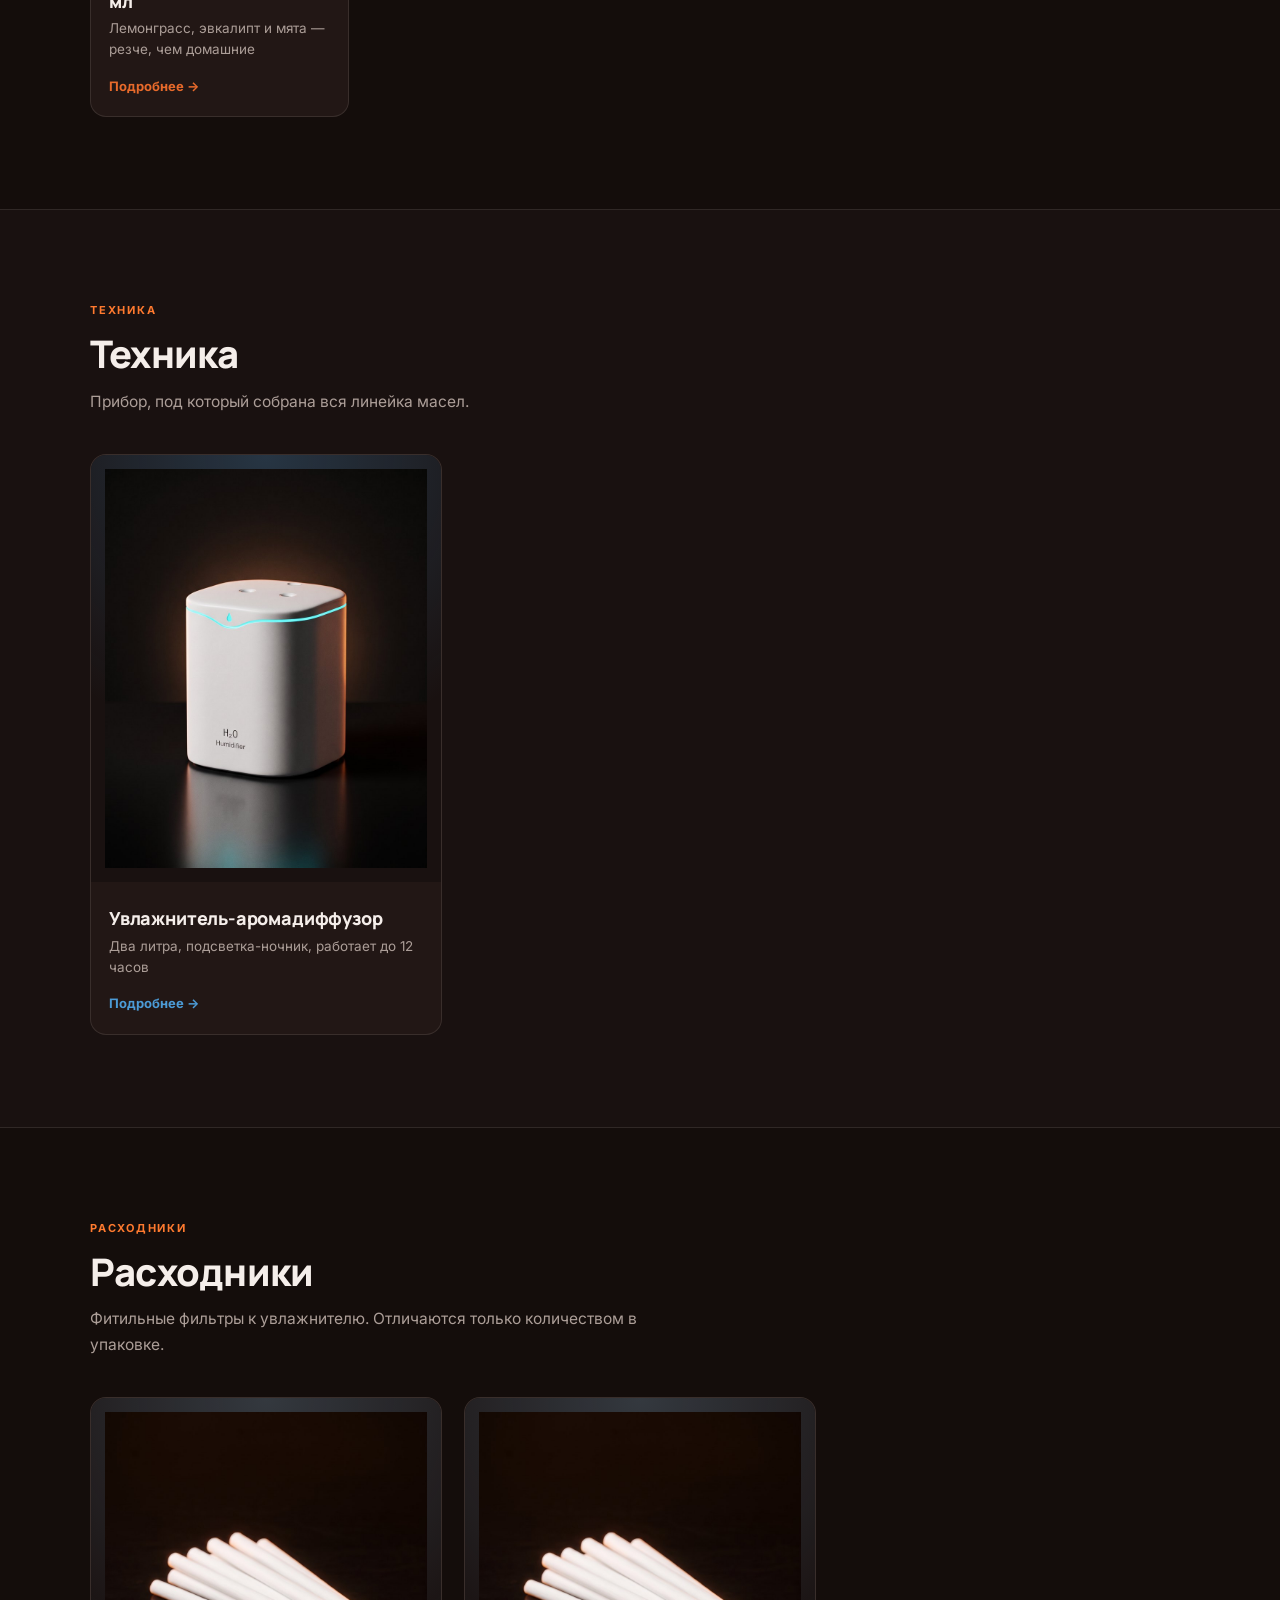
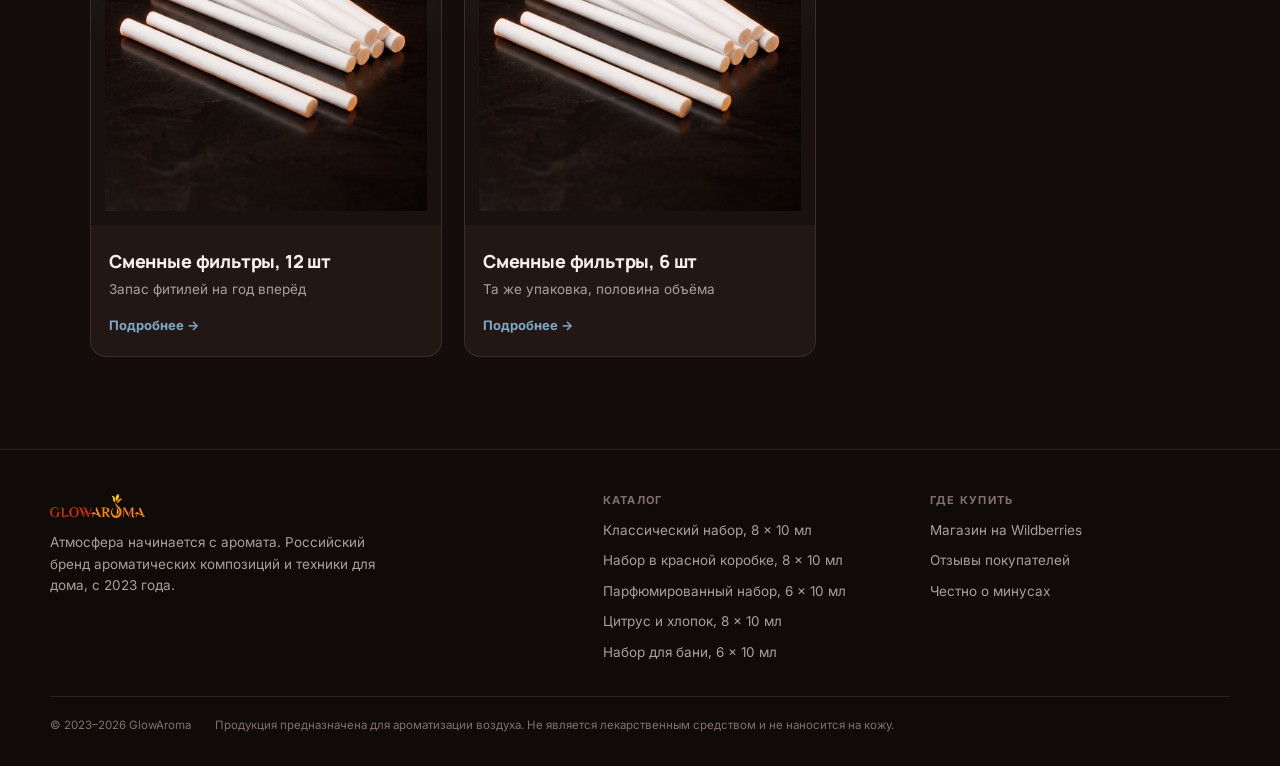
==== commit 51f3a516: "Stand the bottles up, square off the humidifier, cut stray gallery shots The black set was shot with" ====
--- a/catalog.html
+++ b/catalog.html
@@ -13,7 +13,7 @@
 <meta name="theme-color" content="#140D0B">
 <link rel="icon" href="assets/favicon.svg" type="image/svg+xml">
 <link rel="preload" href="assets/fonts/Manrope-ExtraBold.woff2" as="font" type="font/woff2" crossorigin>
-<link rel="stylesheet" href="assets/style.css?v=fc5b8623">
+<link rel="stylesheet" href="assets/style.css?v=cecf088e">
 </head>
 <body>
 <a class="skip" href="#main">К содержимому</a>
--- a/assets/style.css
+++ b/assets/style.css
@@ -216,7 +216,7 @@
 .facts dt{font-size:13px;color:var(--dim)}
 .facts dd{font-size:13.5px;text-align:right;color:var(--text)}
 
-.ga{display:grid;grid-template-columns:repeat(2,1fr);gap:10px}
+.ga{display:grid;grid-template-columns:repeat(auto-fit,minmax(230px,1fr));gap:12px}
 .ga-item{border-radius:12px;overflow:hidden;border:1px solid var(--line);background:var(--ink-2);aspect-ratio:4/3;padding:0}
 .ga-item img{width:100%;height:100%;object-fit:cover;transition:transform .5s}
 .ga-item:hover img{transform:scale(1.06)}
@@ -284,7 +284,6 @@
 @media (min-width:640px){
   body{font-size:15.5px}
   .vals,.pcs,.scenes,.rvs{grid-template-columns:repeat(2,1fr)}
-  .ga{grid-template-columns:repeat(4,1fr)}
   .ftr-grid{grid-template-columns:1.4fr .8fr .8fr}
   .ftr-legal{grid-template-columns:auto 1fr;gap:24px;justify-content:space-between}
   .buy{grid-template-columns:1.2fr .8fr;align-items:center}
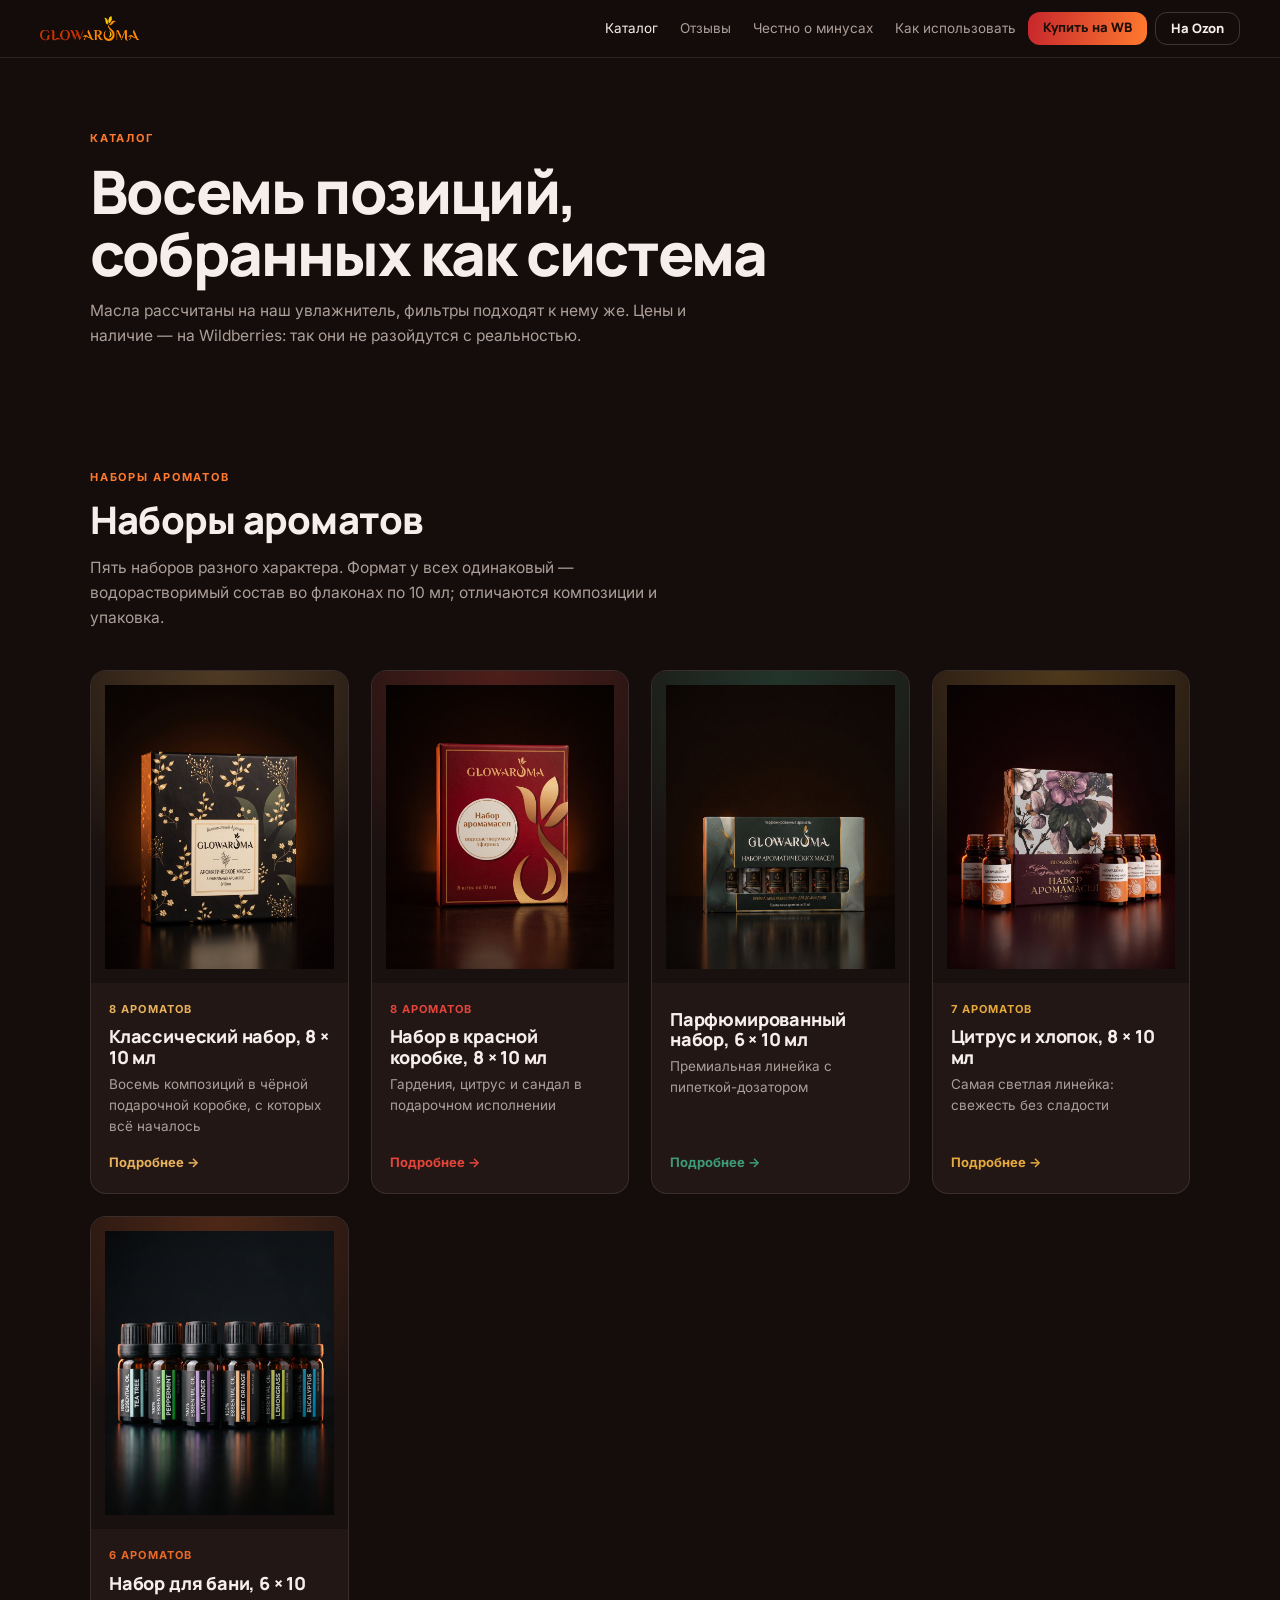
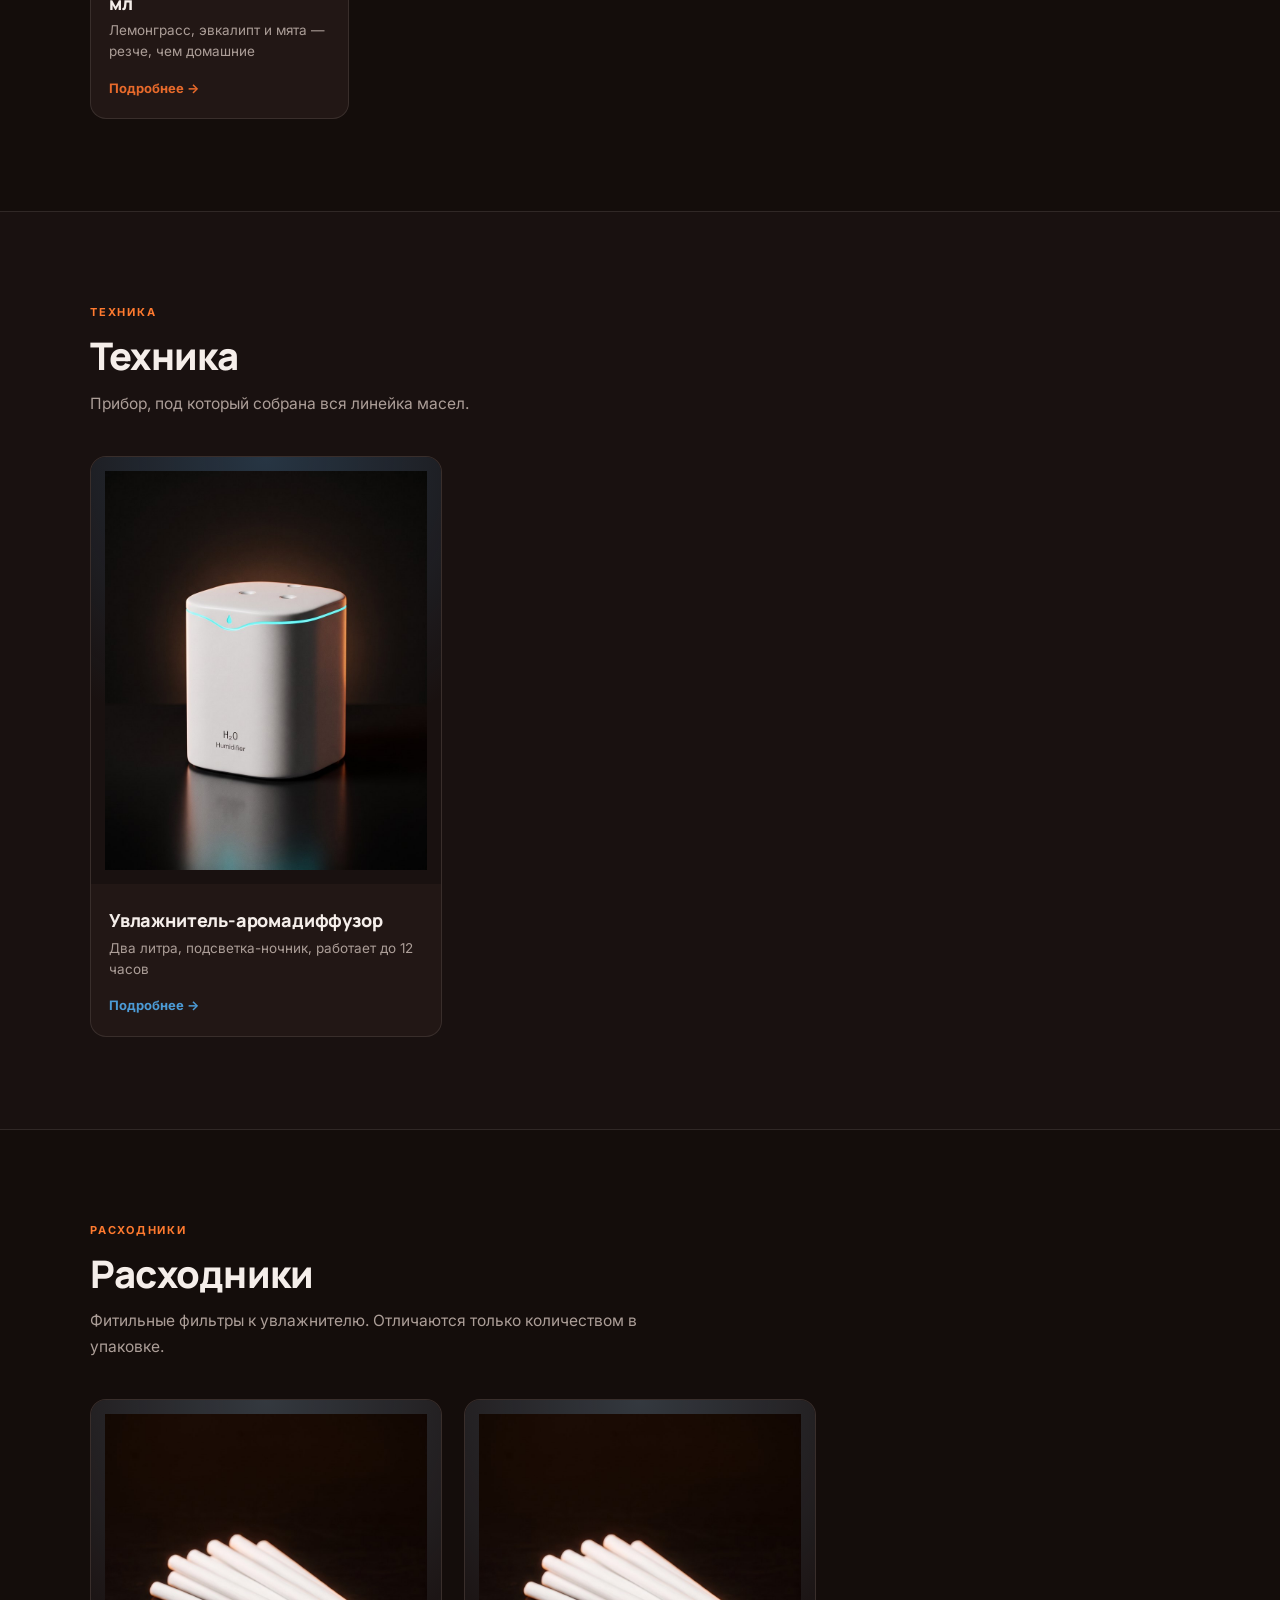
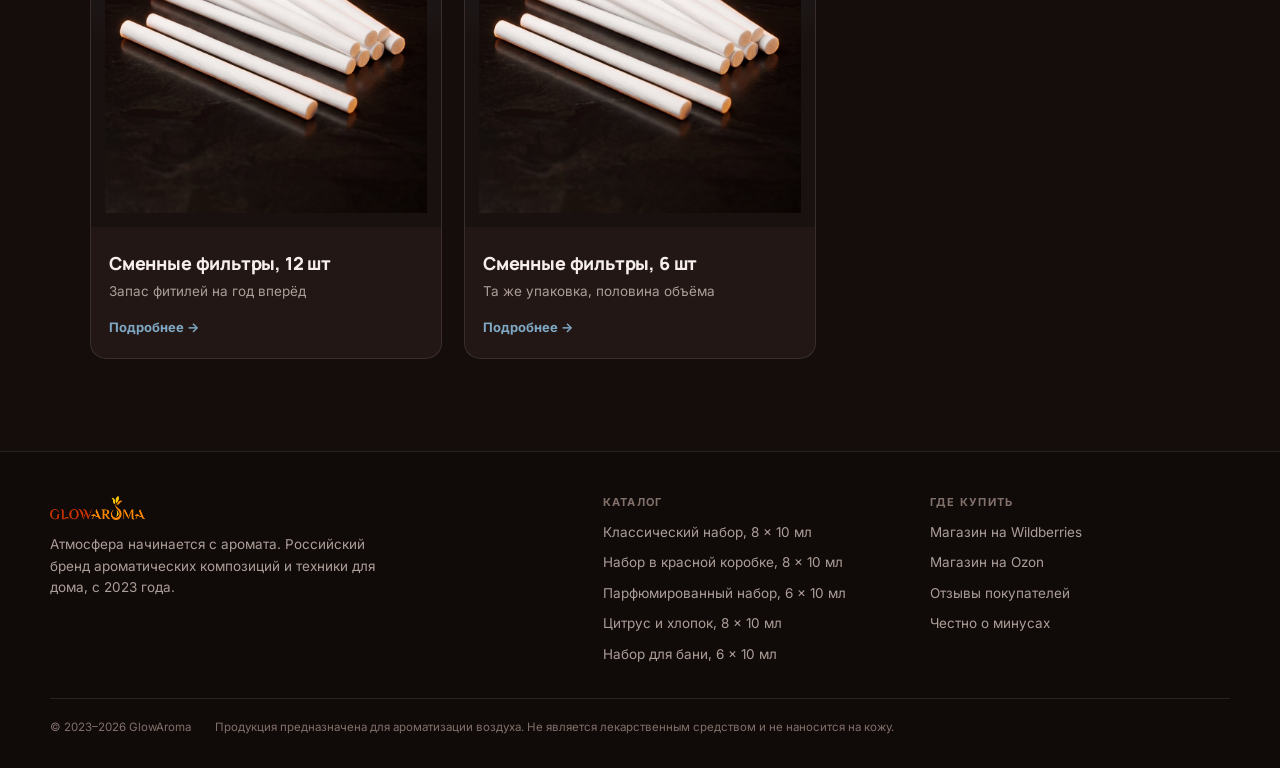
==== commit 5d39c2f5: "Show the closed box, rebuild the mood block around scents, add Ozon The black set now leads with the" ====
--- a/catalog.html
+++ b/catalog.html
@@ -13,7 +13,7 @@
 <meta name="theme-color" content="#140D0B">
 <link rel="icon" href="assets/favicon.svg" type="image/svg+xml">
 <link rel="preload" href="assets/fonts/Manrope-ExtraBold.woff2" as="font" type="font/woff2" crossorigin>
-<link rel="stylesheet" href="assets/style.css?v=cecf088e">
+<link rel="stylesheet" href="assets/style.css?v=6951763e">
 </head>
 <body>
 <a class="skip" href="#main">К содержимому</a>
@@ -22,7 +22,10 @@
     <img src="assets/logo-color.png" alt="GlowAroma" width="150" height="26">
   </a>
   <nav class="nav"><a href="catalog.html" class="on">Каталог</a><a href="otzyvy.html">Отзывы</a><a href="chestno.html">Честно о минусах</a><a href="index.html#kak">Как использовать</a></nav>
-  <a class="btn btn-sm" href="https://www.wildberries.ru/catalog/0/search.aspx?search=glowaroma" target="_blank" rel="noopener">Купить на WB</a>
+  <div class="hdr-buy">
+    <a class="btn btn-sm" href="https://www.wildberries.ru/catalog/0/search.aspx?search=glowaroma" target="_blank" rel="noopener">Купить на WB</a>
+    <a class="btn btn-sm btn-line" href="https://www.ozon.ru/seller/glowaroma/" target="_blank" rel="noopener">На Ozon</a>
+  </div>
   <button class="burger" aria-label="Меню" aria-expanded="false"><span></span><span></span></button>
 </header>
 
@@ -48,7 +51,7 @@
          style="--a:#E8B15C;--a2:#B8863A">
         <div class="pc-img"><img src="assets/img/p-black8.jpg" alt="Классический набор, 8 × 10 мл" loading="lazy" decoding="async"></div>
         <div class="pc-txt"><span class="pc-meta">8 ароматов</span>
-          <h3>Классический набор, 8 × 10 мл</h3><p>Чёрная коробка. Восемь композиций, с которых у бренда всё началось</p>
+          <h3>Классический набор, 8 × 10 мл</h3><p>Восемь композиций в чёрной подарочной коробке, с которых всё началось</p>
           <span class="pc-go">Подробнее</span>
         </div>
       </a>
@@ -146,6 +149,7 @@
       <h4>Где купить</h4>
       <div class="ftr-links">
         <a href="https://www.wildberries.ru/catalog/0/search.aspx?search=glowaroma" target="_blank" rel="noopener">Магазин на Wildberries</a>
+        <a href="https://www.ozon.ru/seller/glowaroma/" target="_blank" rel="noopener">Магазин на Ozon</a>
         <a href="otzyvy.html">Отзывы покупателей</a>
         <a href="chestno.html">Честно о минусах</a>
       </div>
--- a/assets/style.css
+++ b/assets/style.css
@@ -65,7 +65,7 @@
 .logo img{height:22px;width:auto}
 .nav{display:none;margin-left:auto;gap:22px;font-size:13.5px;color:var(--muted)}
 .nav a:hover,.nav a.on{color:var(--text)}
-.hdr .btn-sm{display:none}
+.hdr-buy{display:none;gap:8px}
 .burger{margin-left:auto;width:38px;height:34px;display:grid;place-content:center;gap:5px}
 .burger span{display:block;width:19px;height:2px;background:var(--text);border-radius:2px;transition:transform .25s}
 .burger[aria-expanded="true"] span:first-child{transform:translateY(3.5px) rotate(45deg)}
@@ -89,6 +89,7 @@
 
 /* ── герой ── */
 .hero{position:relative;min-height:calc(100svh - 52px);display:flex;align-items:center;overflow:hidden;padding:56px 0 72px}
+@media (min-width:940px) and (max-height:900px){.hero{min-height:auto;padding:clamp(64px,9vh,110px) 0 clamp(72px,10vh,120px)}}
 .hero-bg{position:absolute;inset:0}
 .hero-bg img{width:100%;height:100%;object-fit:cover;opacity:.62}
 .hero::after{
@@ -295,7 +296,7 @@
   .hdr{padding:12px var(--pad)}
   .logo img{height:25px}
   .nav{display:flex}
-  .hdr .btn-sm{display:inline-block}
+  .hdr-buy{display:flex}
   .burger{display:none}
   .vals{grid-template-columns:repeat(3,1fr)}
   .pcs{grid-template-columns:repeat(3,1fr)}
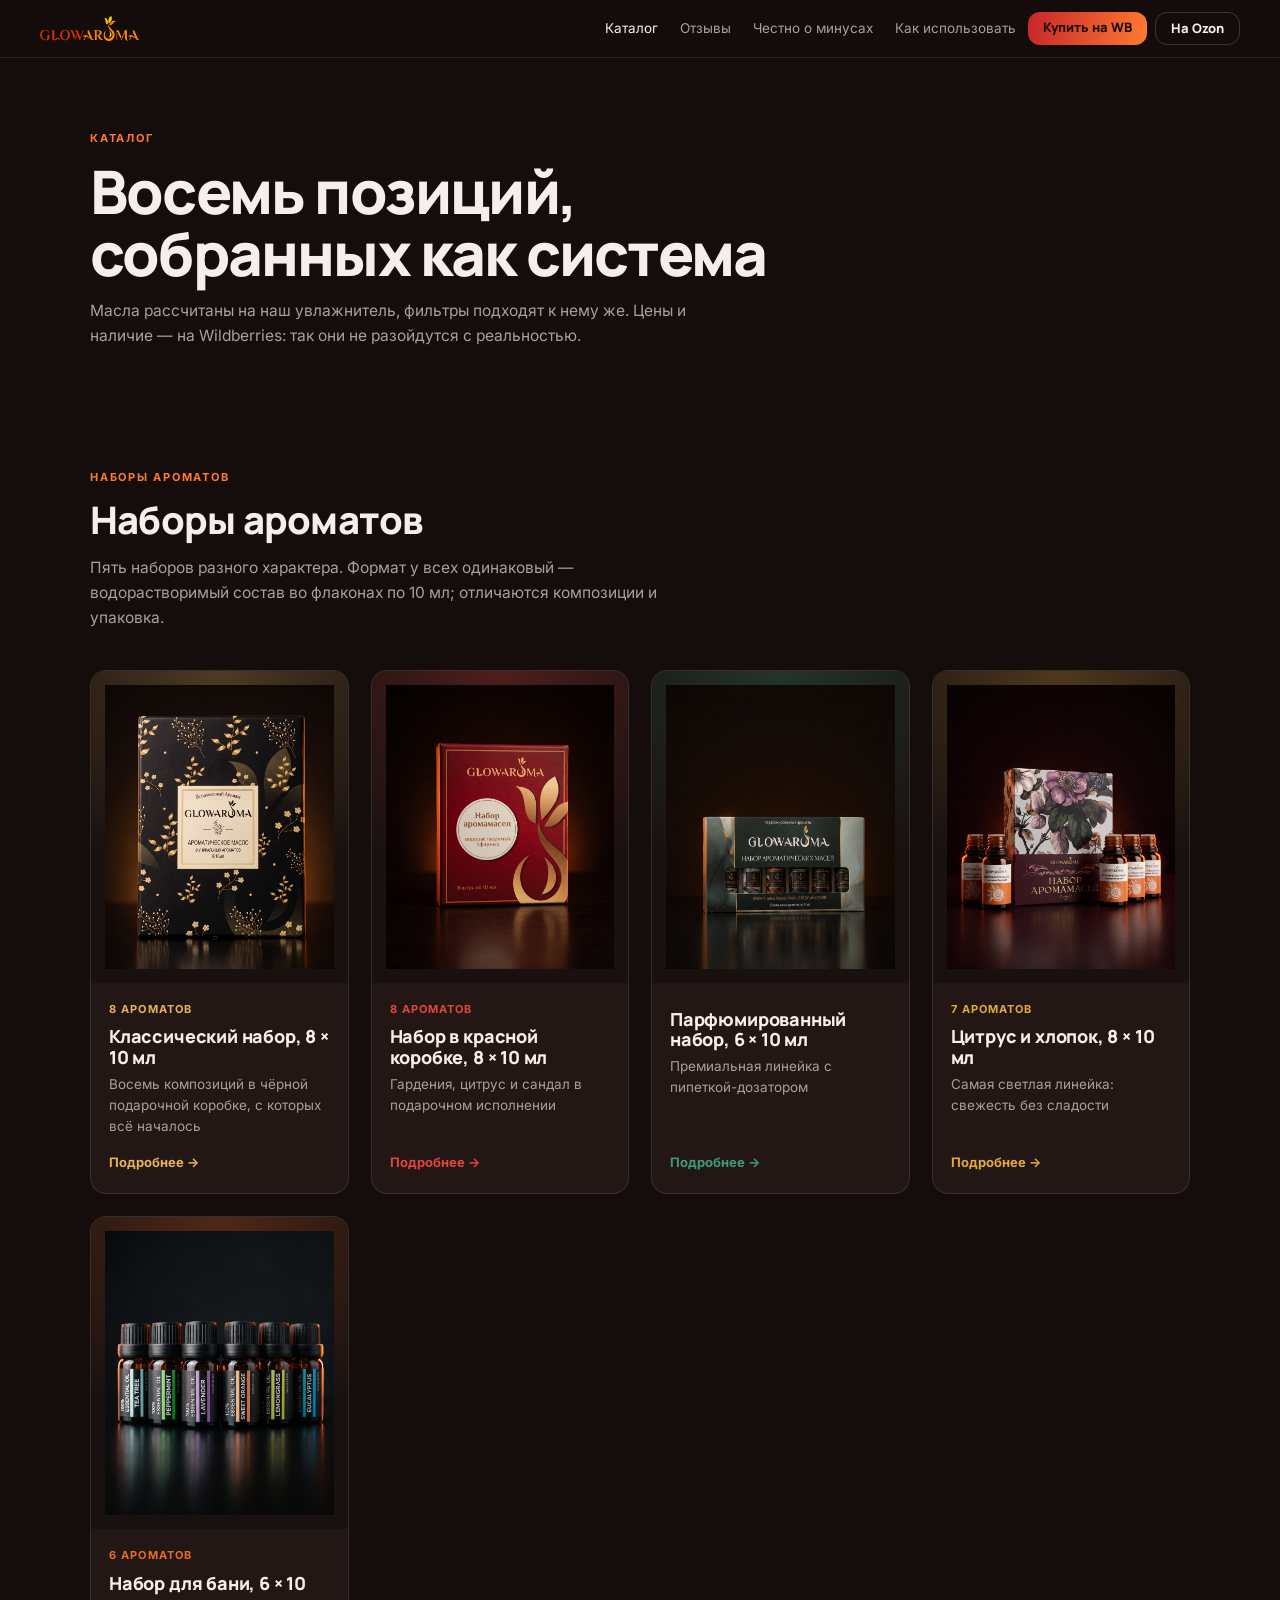
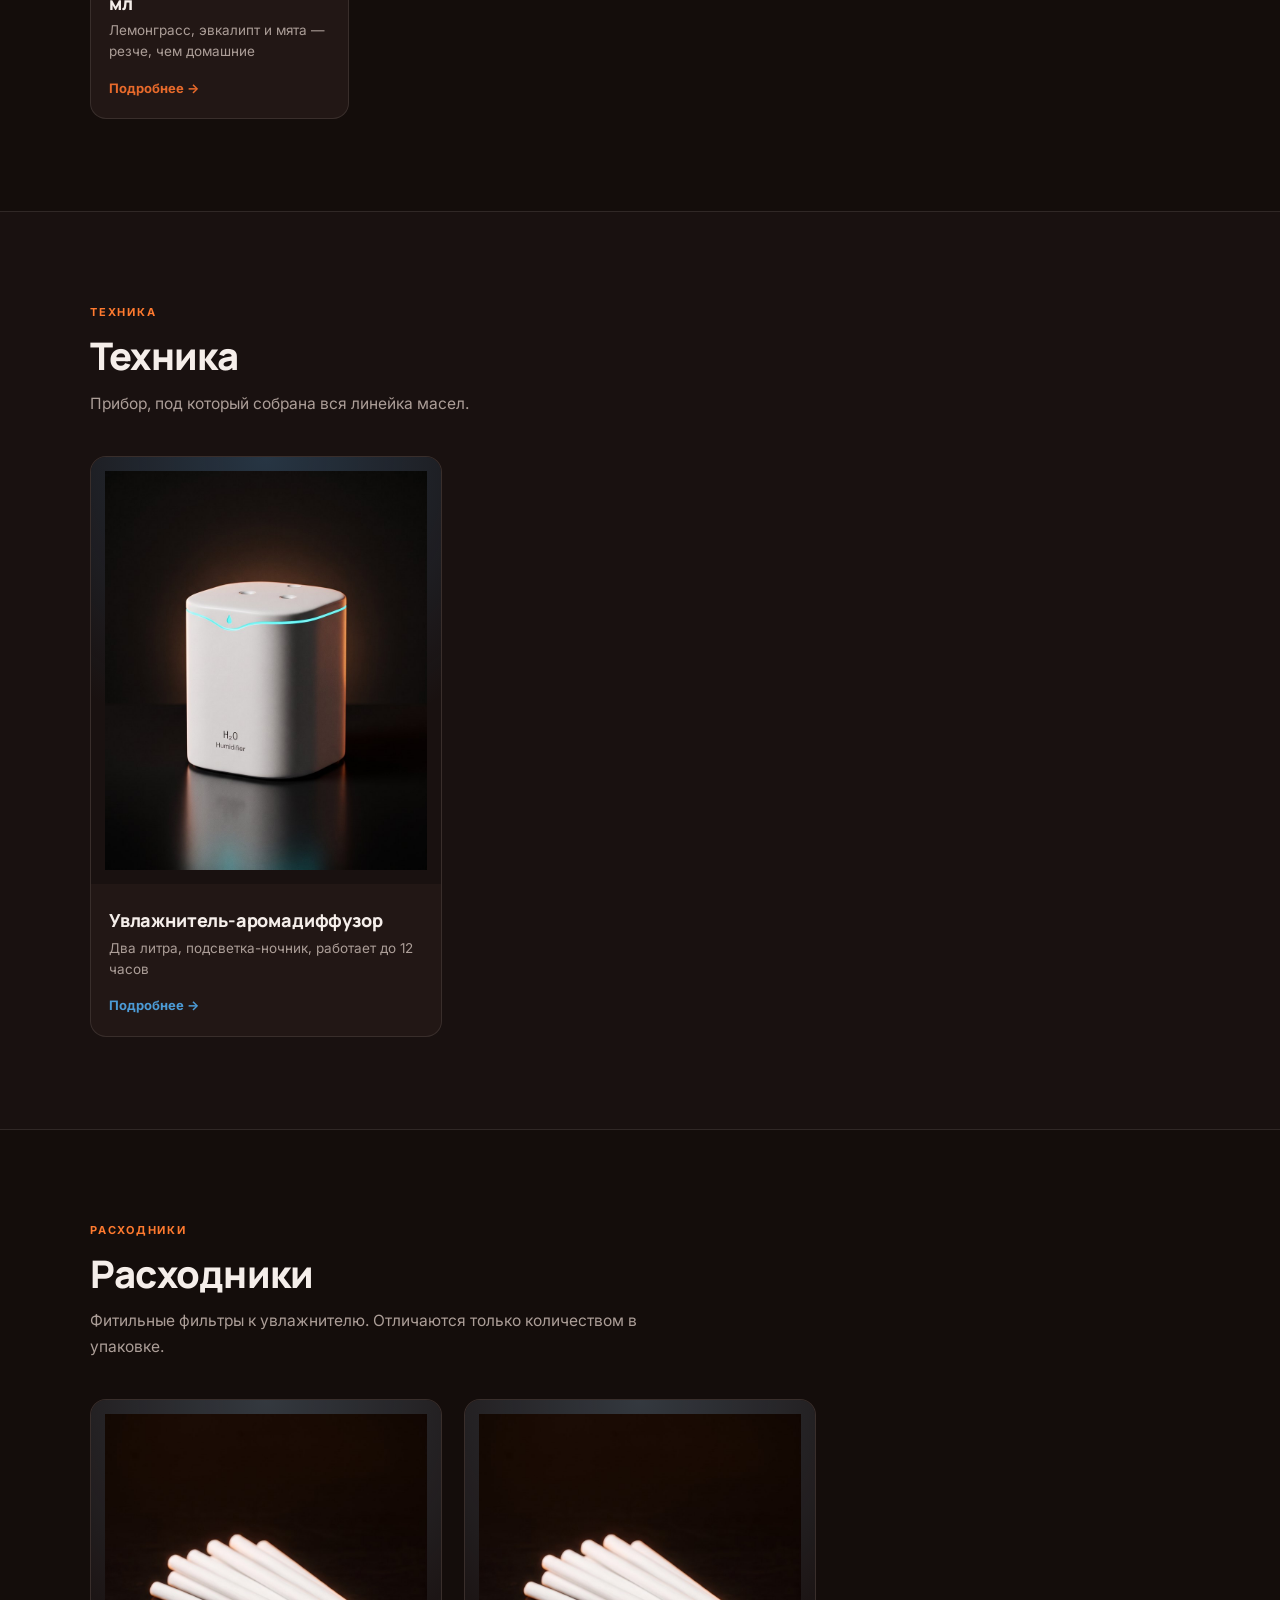
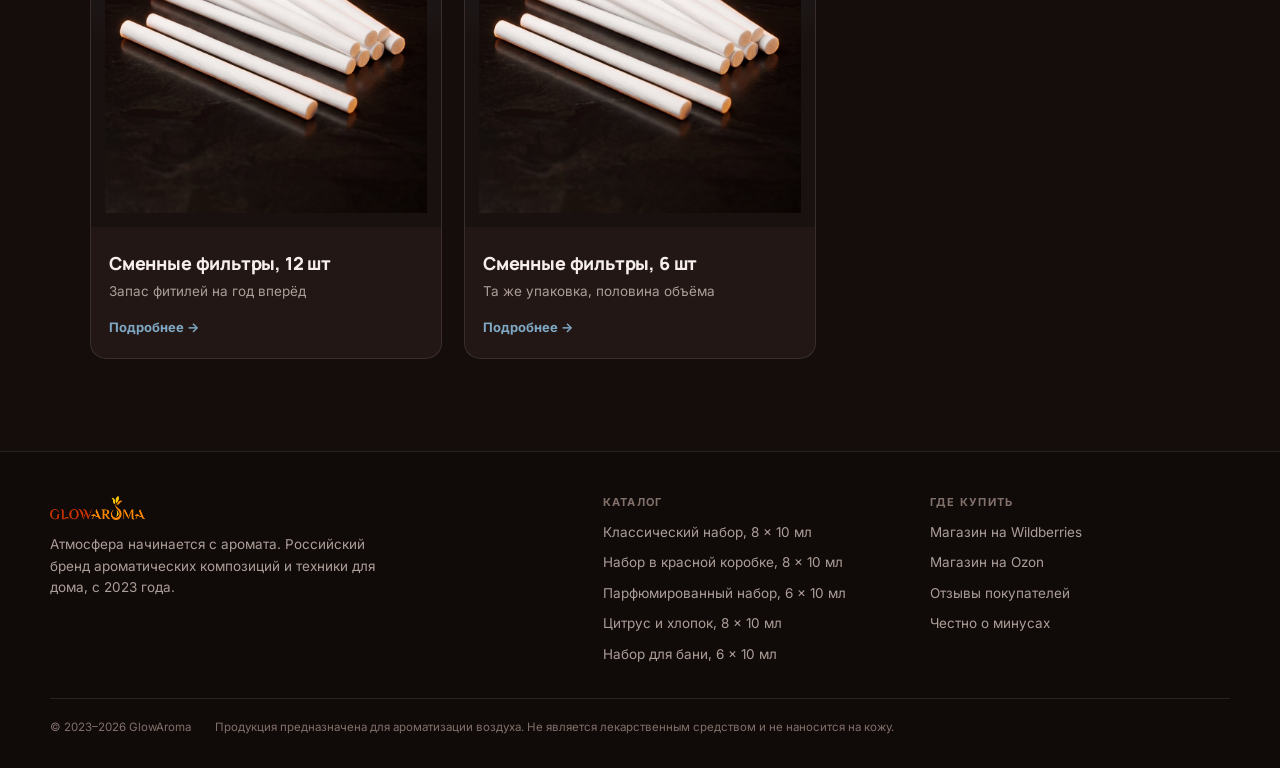
==== commit 35702f15: "Stamp images and video with a content hash Only CSS and JS were cache-busted, so a replaced photo co" ====
--- a/catalog.html
+++ b/catalog.html
@@ -11,7 +11,7 @@
 <meta property="og:image" content="https://jiupaza.github.io/glowaroma/assets/gen/scene-gift.jpg">
 <meta name="twitter:card" content="summary_large_image">
 <meta name="theme-color" content="#140D0B">
-<link rel="icon" href="assets/favicon.svg" type="image/svg+xml">
+<link rel="icon" href="assets/favicon.svg?v=dc7dc228" type="image/svg+xml">
 <link rel="preload" href="assets/fonts/Manrope-ExtraBold.woff2" as="font" type="font/woff2" crossorigin>
 <link rel="stylesheet" href="assets/style.css?v=6951763e">
 </head>
@@ -19,7 +19,7 @@
 <a class="skip" href="#main">К содержимому</a>
 <header class="hdr">
   <a class="logo" href="index.html" aria-label="GlowAroma — на главную">
-    <img src="assets/logo-color.png" alt="GlowAroma" width="150" height="26">
+    <img src="assets/logo-color.png?v=77a47b4c" alt="GlowAroma" width="150" height="26">
   </a>
   <nav class="nav"><a href="catalog.html" class="on">Каталог</a><a href="otzyvy.html">Отзывы</a><a href="chestno.html">Честно о минусах</a><a href="index.html#kak">Как использовать</a></nav>
   <div class="hdr-buy">
@@ -49,7 +49,7 @@
       <div class="pcs pcs-all">
       <a class="pc reveal" href="tovar/nabor-8-klassika.html"
          style="--a:#E8B15C;--a2:#B8863A">
-        <div class="pc-img"><img src="assets/img/p-black8.jpg" alt="Классический набор, 8 × 10 мл" loading="lazy" decoding="async"></div>
+        <div class="pc-img"><img src="assets/img/p-black8.jpg?v=bbeae870" alt="Классический набор, 8 × 10 мл" loading="lazy" decoding="async"></div>
         <div class="pc-txt"><span class="pc-meta">8 ароматов</span>
           <h3>Классический набор, 8 × 10 мл</h3><p>Восемь композиций в чёрной подарочной коробке, с которых всё началось</p>
           <span class="pc-go">Подробнее</span>
@@ -57,7 +57,7 @@
       </a>
       <a class="pc reveal" href="tovar/nabor-8-krasnyy.html"
          style="--a:#E4453A;--a2:#A81E24">
-        <div class="pc-img"><img src="assets/img/p-red8.jpg" alt="Набор в красной коробке, 8 × 10 мл" loading="lazy" decoding="async"></div>
+        <div class="pc-img"><img src="assets/img/p-red8.jpg?v=a64a8be2" alt="Набор в красной коробке, 8 × 10 мл" loading="lazy" decoding="async"></div>
         <div class="pc-txt"><span class="pc-meta">8 ароматов</span>
           <h3>Набор в красной коробке, 8 × 10 мл</h3><p>Гардения, цитрус и сандал в подарочном исполнении</p>
           <span class="pc-go">Подробнее</span>
@@ -65,7 +65,7 @@
       </a>
       <a class="pc reveal" href="tovar/nabor-6-parfyum.html"
          style="--a:#3E9B7A;--a2:#1F6350">
-        <div class="pc-img"><img src="assets/img/p-perfume6.jpg" alt="Парфюмированный набор, 6 × 10 мл" loading="lazy" decoding="async"></div>
+        <div class="pc-img"><img src="assets/img/p-perfume6.jpg?v=ca569dcf" alt="Парфюмированный набор, 6 × 10 мл" loading="lazy" decoding="async"></div>
         <div class="pc-txt">
           <h3>Парфюмированный набор, 6 × 10 мл</h3><p>Премиальная линейка с пипеткой-дозатором</p>
           <span class="pc-go">Подробнее</span>
@@ -73,7 +73,7 @@
       </a>
       <a class="pc reveal" href="tovar/nabor-8-tsitrus.html"
          style="--a:#E5A93C;--a2:#B57420">
-        <div class="pc-img"><img src="assets/img/p-citrus8.jpg" alt="Цитрус и хлопок, 8 × 10 мл" loading="lazy" decoding="async"></div>
+        <div class="pc-img"><img src="assets/img/p-citrus8.jpg?v=11f9dd72" alt="Цитрус и хлопок, 8 × 10 мл" loading="lazy" decoding="async"></div>
         <div class="pc-txt"><span class="pc-meta">7 ароматов</span>
           <h3>Цитрус и хлопок, 8 × 10 мл</h3><p>Самая светлая линейка: свежесть без сладости</p>
           <span class="pc-go">Подробнее</span>
@@ -81,7 +81,7 @@
       </a>
       <a class="pc reveal" href="tovar/nabor-6-banya.html"
          style="--a:#E86A2B;--a2:#A9401A">
-        <div class="pc-img"><img src="assets/img/p-bath6.jpg" alt="Набор для бани, 6 × 10 мл" loading="lazy" decoding="async"></div>
+        <div class="pc-img"><img src="assets/img/p-bath6.jpg?v=7b5f92d1" alt="Набор для бани, 6 × 10 мл" loading="lazy" decoding="async"></div>
         <div class="pc-txt"><span class="pc-meta">6 ароматов</span>
           <h3>Набор для бани, 6 × 10 мл</h3><p>Лемонграсс, эвкалипт и мята — резче, чем домашние</p>
           <span class="pc-go">Подробнее</span>
@@ -99,7 +99,7 @@
       <div class="pcs">
       <a class="pc reveal" href="tovar/uvlazhnitel.html"
          style="--a:#4C9BD6;--a2:#2A6A99">
-        <div class="pc-img"><img src="assets/img/p-hum.jpg" alt="Увлажнитель-аромадиффузор" loading="lazy" decoding="async"></div>
+        <div class="pc-img"><img src="assets/img/p-hum.jpg?v=bad019c0" alt="Увлажнитель-аромадиффузор" loading="lazy" decoding="async"></div>
         <div class="pc-txt">
           <h3>Увлажнитель-аромадиффузор</h3><p>Два литра, подсветка-ночник, работает до 12 часов</p>
           <span class="pc-go">Подробнее</span>
@@ -117,7 +117,7 @@
       <div class="pcs">
       <a class="pc reveal" href="tovar/filtry-12.html"
          style="--a:#7FA8C4;--a2:#4A748F">
-        <div class="pc-img"><img src="assets/img/p-filters.jpg" alt="Сменные фильтры, 12 шт" loading="lazy" decoding="async"></div>
+        <div class="pc-img"><img src="assets/img/p-filters.jpg?v=691f3625" alt="Сменные фильтры, 12 шт" loading="lazy" decoding="async"></div>
         <div class="pc-txt">
           <h3>Сменные фильтры, 12 шт</h3><p>Запас фитилей на год вперёд</p>
           <span class="pc-go">Подробнее</span>
@@ -125,7 +125,7 @@
       </a>
       <a class="pc reveal" href="tovar/filtry-6.html"
          style="--a:#7FA8C4;--a2:#4A748F">
-        <div class="pc-img"><img src="assets/img/p-filters.jpg" alt="Сменные фильтры, 6 шт" loading="lazy" decoding="async"></div>
+        <div class="pc-img"><img src="assets/img/p-filters.jpg?v=691f3625" alt="Сменные фильтры, 6 шт" loading="lazy" decoding="async"></div>
         <div class="pc-txt">
           <h3>Сменные фильтры, 6 шт</h3><p>Та же упаковка, половина объёма</p>
           <span class="pc-go">Подробнее</span>
@@ -137,7 +137,7 @@
 <footer class="ftr">
   <div class="ftr-grid">
     <div>
-      <img src="assets/logo-color.png" alt="GlowAroma" width="160" height="28">
+      <img src="assets/logo-color.png?v=77a47b4c" alt="GlowAroma" width="160" height="28">
       <p class="ftr-about">Атмосфера начинается с аромата. Российский бренд ароматических композиций
       и техники для дома, с 2023 года.</p>
     </div>
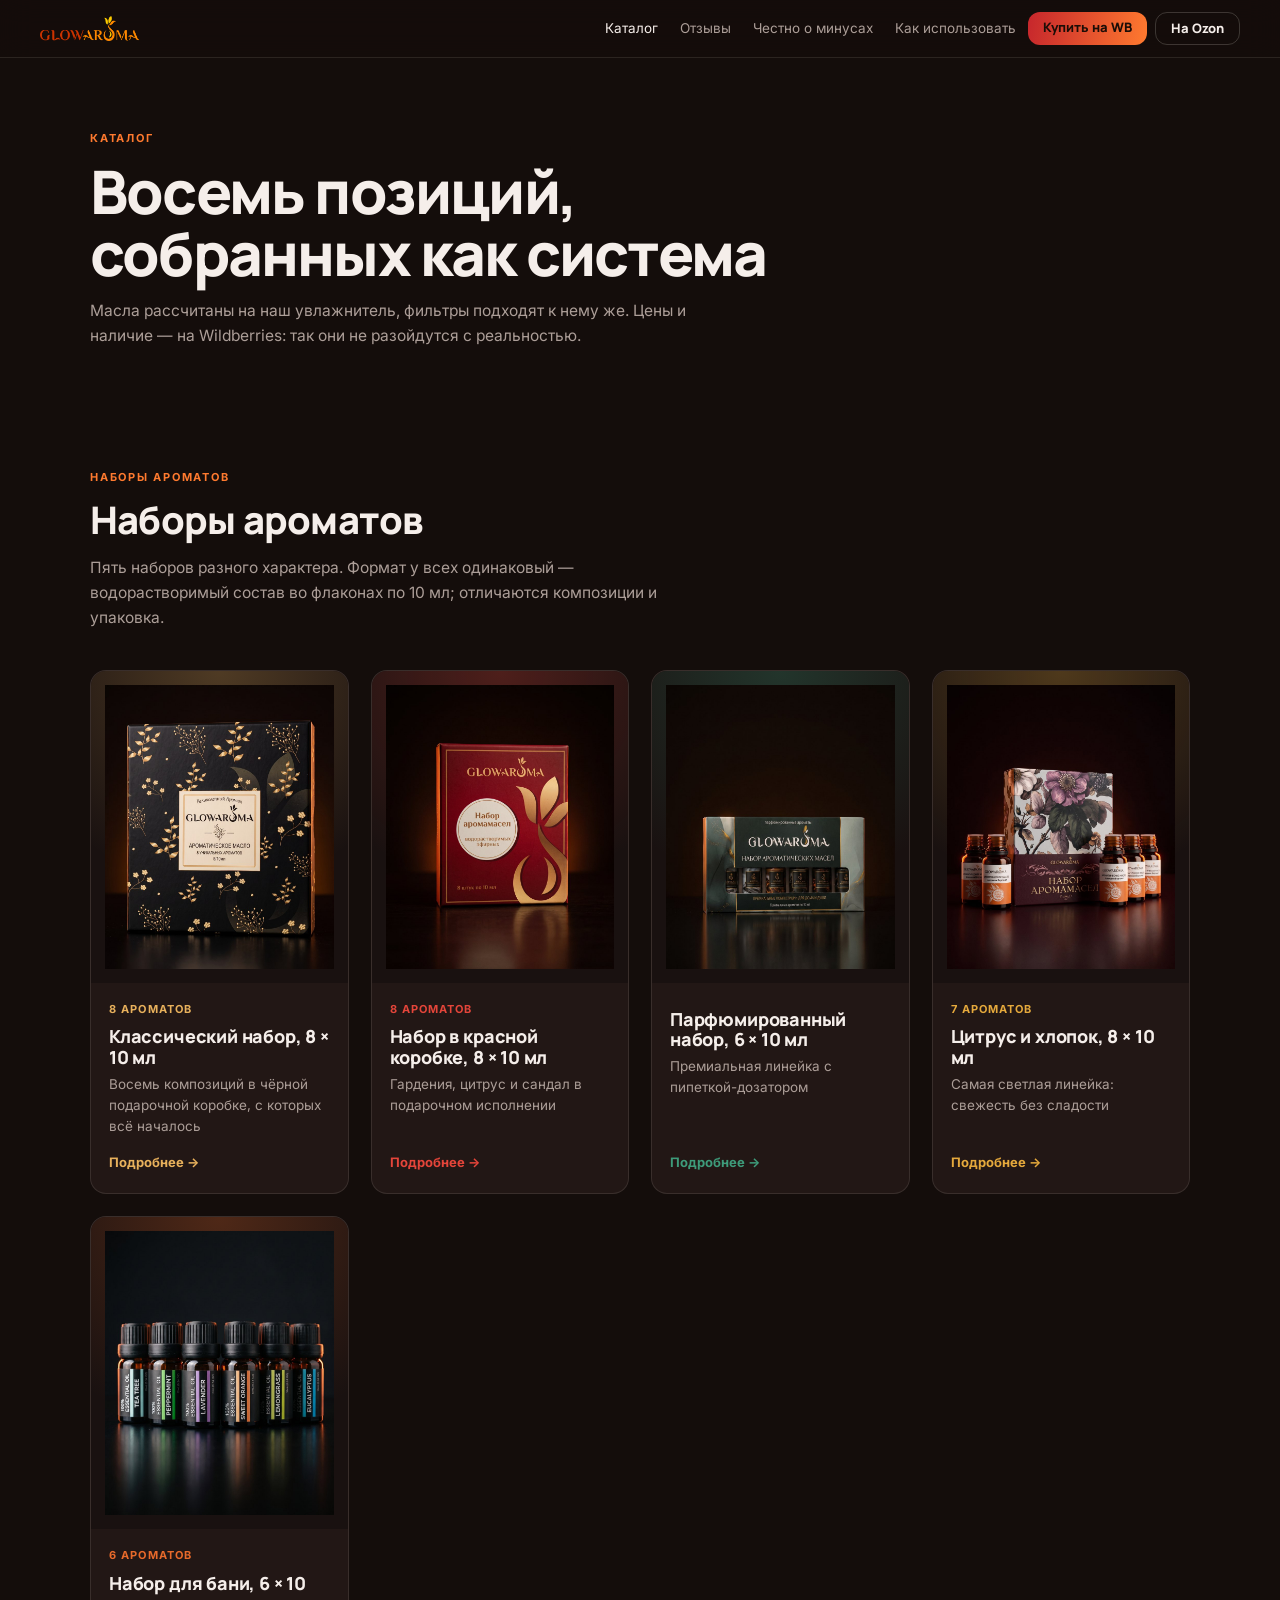
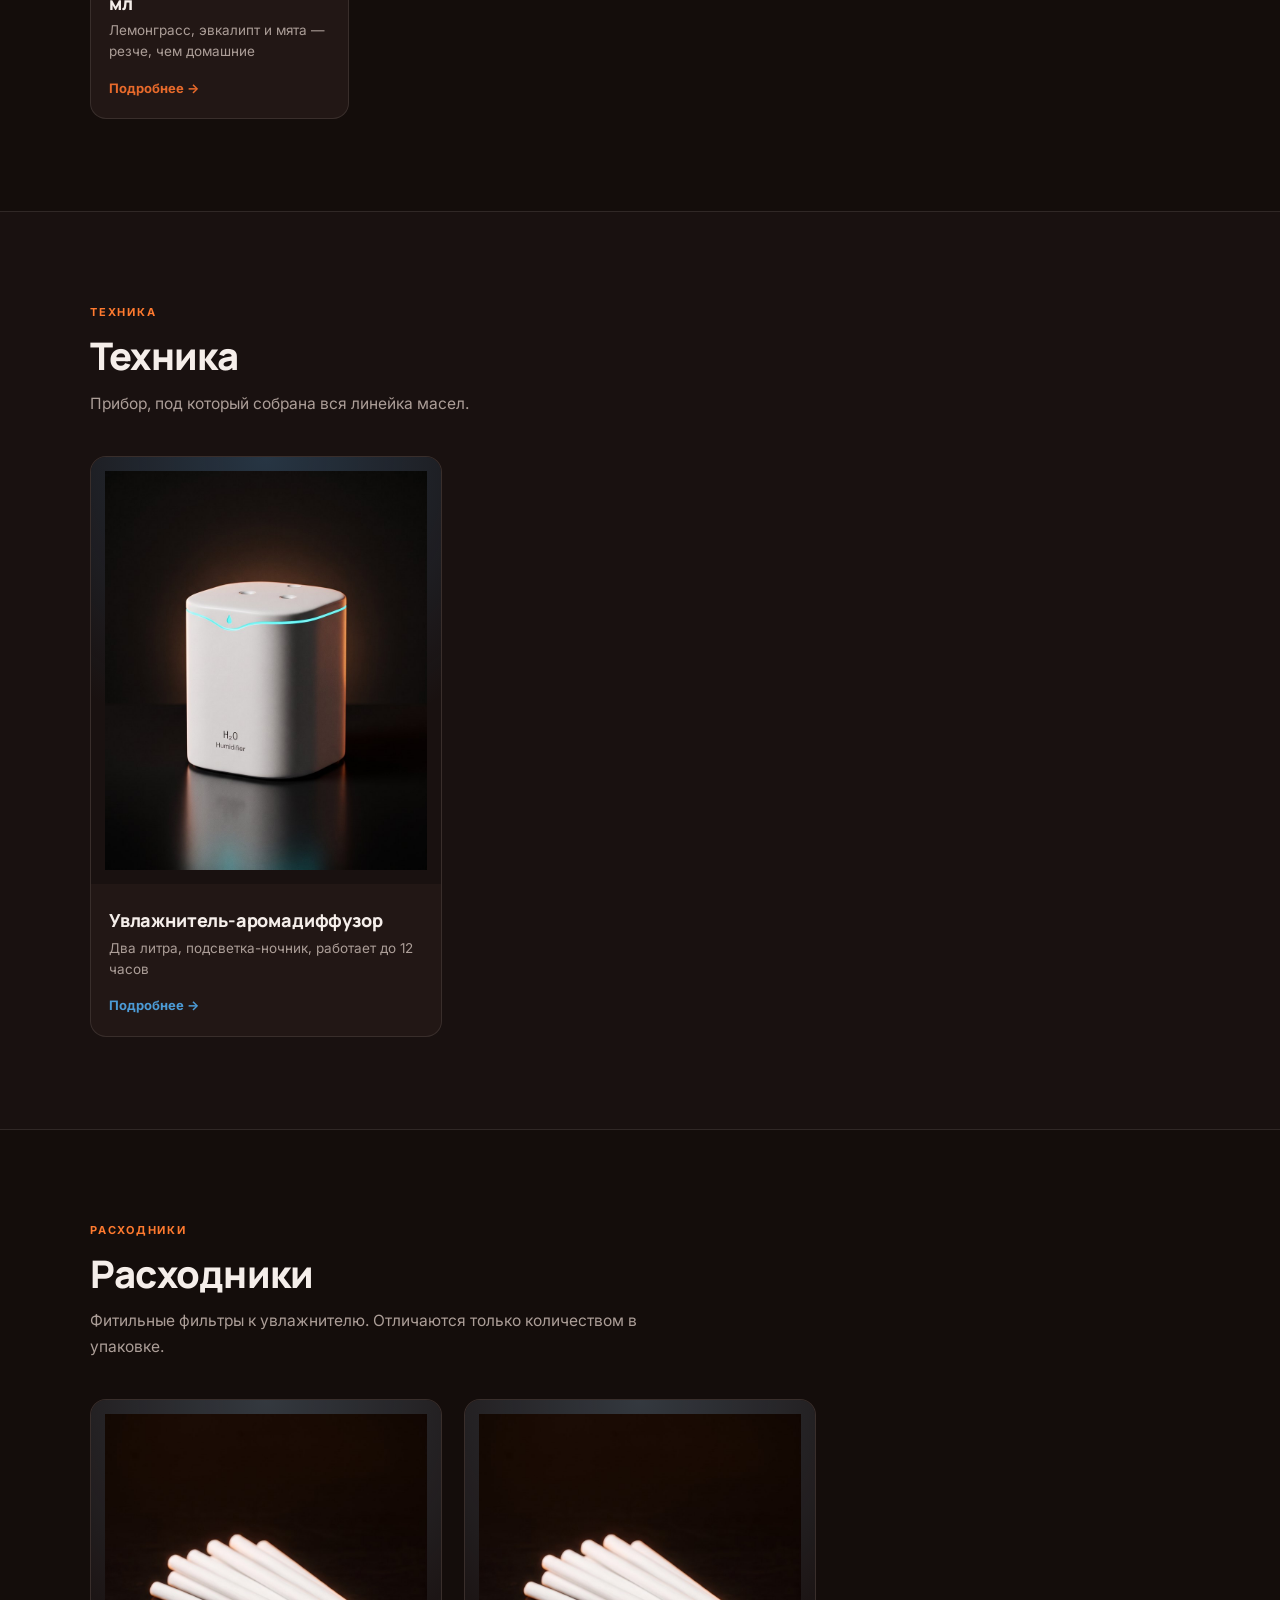
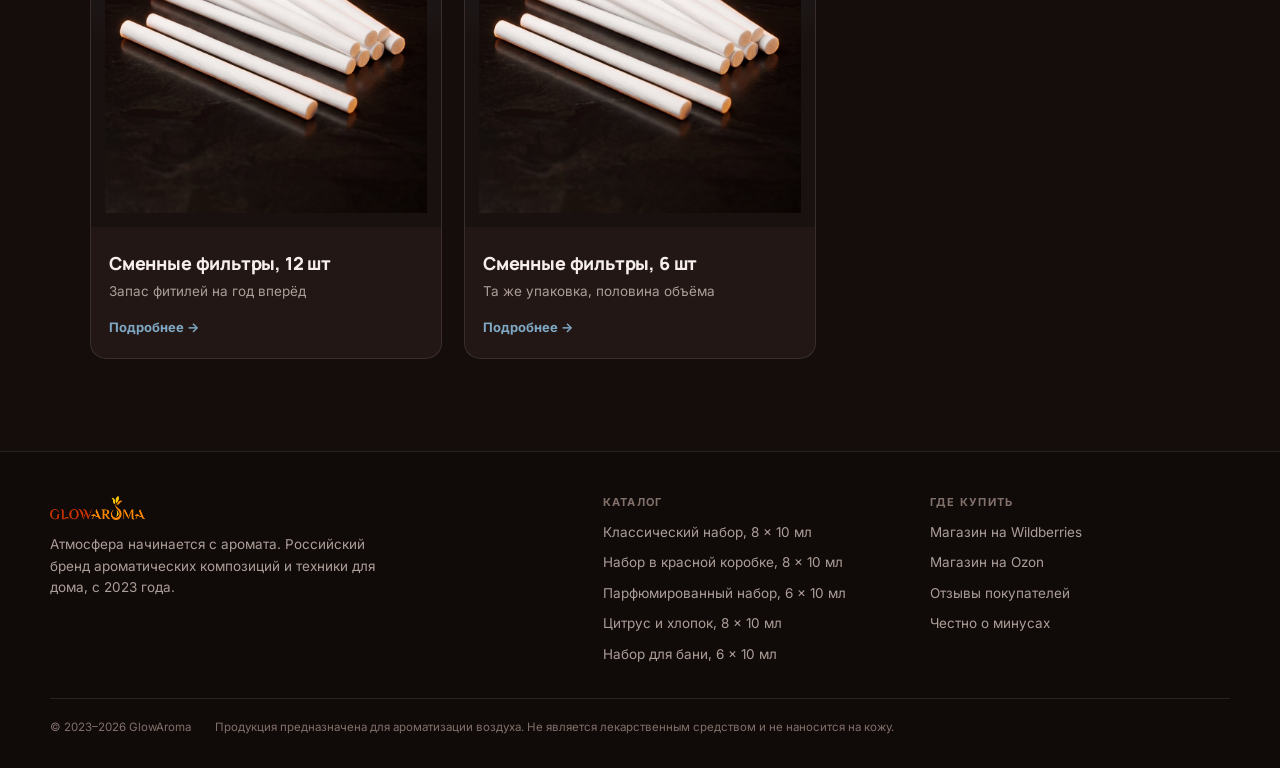
==== commit 0d66ea87: "Trim the black box height so it stops reading as elongated Same width, less height: the shape now si" ====
--- a/catalog.html
+++ b/catalog.html
@@ -49,7 +49,7 @@
       <div class="pcs pcs-all">
       <a class="pc reveal" href="tovar/nabor-8-klassika.html"
          style="--a:#E8B15C;--a2:#B8863A">
-        <div class="pc-img"><img src="assets/img/p-black8.jpg?v=bbeae870" alt="Классический набор, 8 × 10 мл" loading="lazy" decoding="async"></div>
+        <div class="pc-img"><img src="assets/img/p-black8.jpg?v=9239083c" alt="Классический набор, 8 × 10 мл" loading="lazy" decoding="async"></div>
         <div class="pc-txt"><span class="pc-meta">8 ароматов</span>
           <h3>Классический набор, 8 × 10 мл</h3><p>Восемь композиций в чёрной подарочной коробке, с которых всё началось</p>
           <span class="pc-go">Подробнее</span>
